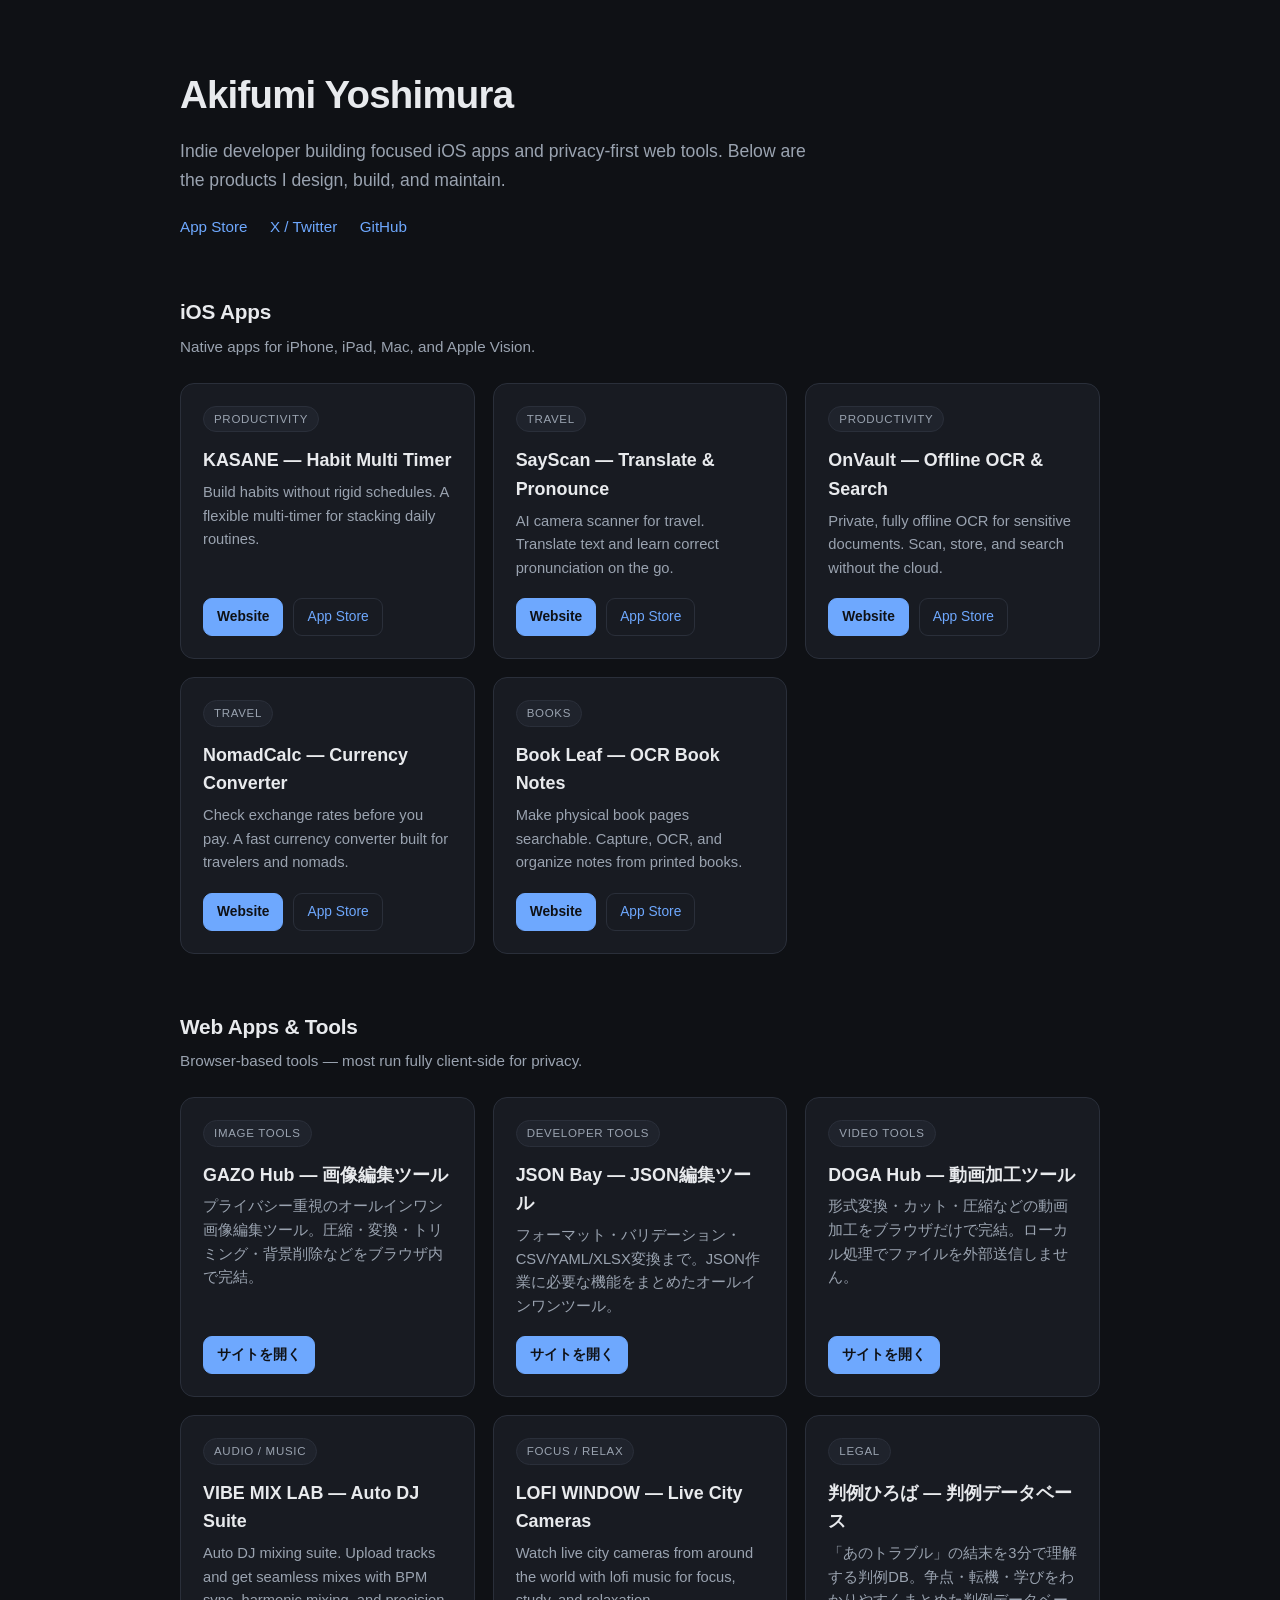
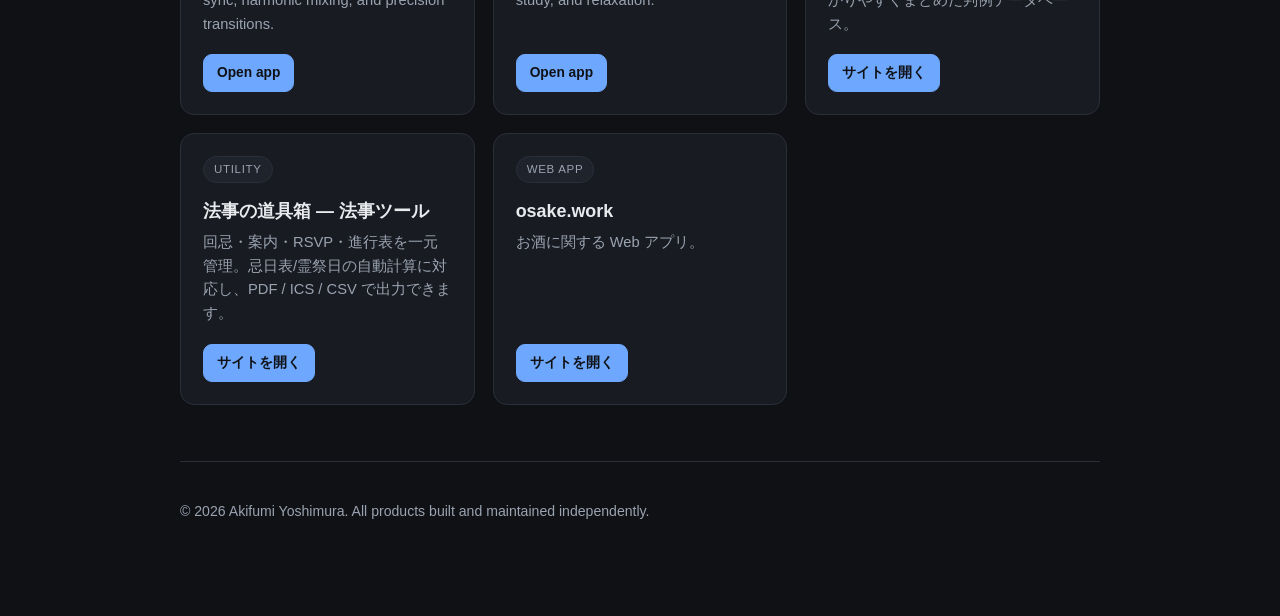
==== index.html @ 31895aaa "fix" ====
<!DOCTYPE html>
<html lang="en">
<head>
  <meta charset="UTF-8">
  <meta name="viewport" content="width=device-width, initial-scale=1.0">
  <title>Akifumi Yoshimura — iOS Apps & Web Tools</title>
  <meta name="description" content="Indie developer Akifumi Yoshimura. iOS apps (KASANE, SayScan, OnVault, NomadCalc, Book Leaf) and privacy-first web tools (GAZO Hub, JSON Bay, DOGA Hub, VIBE MIX LAB, 判例ひろば, 法事の道具箱, LOFI WINDOW).">
  <link rel="canonical" href="https://a-kifumi.github.io/">
  <meta name="author" content="Akifumi Yoshimura">
  <meta name="robots" content="index, follow">
  <meta property="og:type" content="website">
  <meta property="og:title" content="Akifumi Yoshimura — iOS Apps & Web Tools">
  <meta property="og:description" content="iOS apps and privacy-first web tools by indie developer Akifumi Yoshimura.">
  <meta property="og:url" content="https://a-kifumi.github.io/">
  <meta name="twitter:card" content="summary_large_image">
  <meta name="twitter:site" content="@akifumiweb">
  <style>
    :root {
      --bg: #0f1115;
      --surface: #181b22;
      --surface-2: #1f232c;
      --text: #e8eaed;
      --muted: #9aa3b0;
      --accent: #6ea8fe;
      --border: #2a2f3a;
    }
    * { box-sizing: border-box; }
    body {
      font-family: -apple-system, BlinkMacSystemFont, "Segoe UI", Roboto, "Helvetica Neue", Arial, sans-serif;
      margin: 0;
      background: var(--bg);
      color: var(--text);
      line-height: 1.6;
      -webkit-font-smoothing: antialiased;
    }
    .wrap { max-width: 960px; margin: 0 auto; padding: 64px 20px 80px; }
    header.hero { margin-bottom: 56px; }
    .hero h1 { font-size: 2.4rem; margin: 0 0 12px; letter-spacing: -0.02em; }
    .hero p.lead { font-size: 1.1rem; color: var(--muted); margin: 0 0 20px; max-width: 640px; }
    .socials a {
      color: var(--accent); text-decoration: none; font-size: 0.95rem; margin-right: 18px;
    }
    .socials a:hover { text-decoration: underline; }
    section { margin-bottom: 56px; }
    section > h2 {
      font-size: 1.3rem; margin: 0 0 6px; letter-spacing: -0.01em;
    }
    section > p.section-sub { color: var(--muted); margin: 0 0 24px; font-size: 0.95rem; }
    .grid {
      display: grid;
      grid-template-columns: repeat(auto-fill, minmax(280px, 1fr));
      gap: 18px;
    }
    .card {
      background: var(--surface);
      border: 1px solid var(--border);
      border-radius: 14px;
      padding: 22px;
      display: flex;
      flex-direction: column;
      transition: transform 0.15s ease, border-color 0.15s ease, background 0.15s ease;
    }
    .card:hover { transform: translateY(-3px); border-color: var(--accent); background: var(--surface-2); }
    .card .tag {
      display: inline-block; font-size: 0.72rem; text-transform: uppercase; letter-spacing: 0.06em;
      color: var(--muted); background: var(--surface-2); border: 1px solid var(--border);
      padding: 3px 10px; border-radius: 999px; align-self: flex-start; margin-bottom: 14px;
    }
    .card h3 { margin: 0 0 6px; font-size: 1.12rem; }
    .card h3 a { color: var(--text); text-decoration: none; }
    .card h3 a:hover { color: var(--accent); }
    .card p.desc { color: var(--muted); margin: 0 0 18px; font-size: 0.92rem; flex-grow: 1; }
    .card .links { display: flex; flex-wrap: wrap; gap: 10px; }
    .card .links a {
      font-size: 0.86rem; text-decoration: none; color: var(--accent);
      border: 1px solid var(--border); padding: 7px 13px; border-radius: 9px;
      transition: background 0.15s ease, border-color 0.15s ease;
    }
    .card .links a:hover { background: var(--surface-2); border-color: var(--accent); }
    .card .links a.primary { background: var(--accent); color: #0f1115; border-color: var(--accent); font-weight: 600; }
    .card .links a.primary:hover { opacity: 0.9; }
    footer {
      margin-top: 40px; padding-top: 24px; border-top: 1px solid var(--border);
      color: var(--muted); font-size: 0.88rem;
    }
    @media (max-width: 600px) {
      .wrap { padding: 40px 16px 56px; }
      .hero h1 { font-size: 1.9rem; }
    }
  </style>
  <script type="application/ld+json">
  {
    "@context": "https://schema.org",
    "@type": "Person",
    "name": "Akifumi Yoshimura",
    "url": "https://a-kifumi.github.io/",
    "jobTitle": "Indie App & Web Developer",
    "sameAs": [
      "https://apps.apple.com/us/developer/akifumi-yoshimura/id1819749795",
      "https://x.com/akifumiweb",
      "https://github.com/a-kifumi",
      "https://kasane-lp.akifumi.workers.dev/",
      "https://sayscan.mjo.app/",
      "https://onvault.mjo.app/en",
      "https://nomad-calc.mjo.app/",
      "https://bookleaf.mjo.app/",
      "https://mjo.app/",
      "https://jso.app/",
      "https://doga.jso.app/",
      "https://vibe-mix.jso.app/",
      "https://lofi-window.jso.app/",
      "https://hanrei-hiroba.com/",
      "https://houji-tool.mjo.app/",
      "https://osake.work/"
    ]
  }
  </script>
</head>
<body>
  <div class="wrap">
    <header class="hero">
      <h1>Akifumi Yoshimura</h1>
      <p class="lead">Indie developer building focused iOS apps and privacy-first web tools. Below are the products I design, build, and maintain.</p>
      <nav class="socials">
        <a href="https://apps.apple.com/us/developer/akifumi-yoshimura/id1819749795" target="_blank" rel="noopener">App Store</a>
        <a href="https://x.com/akifumiweb" target="_blank" rel="noopener">X / Twitter</a>
        <a href="https://github.com/a-kifumi" target="_blank" rel="noopener">GitHub</a>
      </nav>
    </header>

    <section aria-labelledby="ios-apps">
      <h2 id="ios-apps">iOS Apps</h2>
      <p class="section-sub">Native apps for iPhone, iPad, Mac, and Apple Vision.</p>
      <div class="grid">

        <article class="card">
          <span class="tag">Productivity</span>
          <h3><a href="https://kasane-lp.akifumi.workers.dev/" target="_blank" rel="noopener">KASANE — Habit Multi Timer</a></h3>
          <p class="desc">Build habits without rigid schedules. A flexible multi-timer for stacking daily routines.</p>
          <div class="links">
            <a class="primary" href="https://kasane-lp.akifumi.workers.dev/" target="_blank" rel="noopener">Website</a>
            <a href="https://apps.apple.com/us/app/kasane-habit-multi-timer/id6772861577" target="_blank" rel="noopener">App Store</a>
          </div>
        </article>

        <article class="card">
          <span class="tag">Travel</span>
          <h3><a href="https://sayscan.mjo.app/" target="_blank" rel="noopener">SayScan — Translate &amp; Pronounce</a></h3>
          <p class="desc">AI camera scanner for travel. Translate text and learn correct pronunciation on the go.</p>
          <div class="links">
            <a class="primary" href="https://sayscan.mjo.app/" target="_blank" rel="noopener">Website</a>
            <a href="https://apps.apple.com/us/app/sayscan-translate-pronounce/id6747715474" target="_blank" rel="noopener">App Store</a>
          </div>
        </article>

        <article class="card">
          <span class="tag">Productivity</span>
          <h3><a href="https://onvault.mjo.app/en" target="_blank" rel="noopener">OnVault — Offline OCR &amp; Search</a></h3>
          <p class="desc">Private, fully offline OCR for sensitive documents. Scan, store, and search without the cloud.</p>
          <div class="links">
            <a class="primary" href="https://onvault.mjo.app/en" target="_blank" rel="noopener">Website</a>
            <a href="https://apps.apple.com/us/app/onvault-offline-ocr-search/id6759666838" target="_blank" rel="noopener">App Store</a>
          </div>
        </article>

        <article class="card">
          <span class="tag">Travel</span>
          <h3><a href="https://nomad-calc.mjo.app/" target="_blank" rel="noopener">NomadCalc — Currency Converter</a></h3>
          <p class="desc">Check exchange rates before you pay. A fast currency converter built for travelers and nomads.</p>
          <div class="links">
            <a class="primary" href="https://nomad-calc.mjo.app/" target="_blank" rel="noopener">Website</a>
            <a href="https://apps.apple.com/us/app/nomadcalc-currency-converter/id6758569780" target="_blank" rel="noopener">App Store</a>
          </div>
        </article>

        <article class="card">
          <span class="tag">Books</span>
          <h3><a href="https://bookleaf.mjo.app/" target="_blank" rel="noopener">Book Leaf — OCR Book Notes</a></h3>
          <p class="desc">Make physical book pages searchable. Capture, OCR, and organize notes from printed books.</p>
          <div class="links">
            <a class="primary" href="https://bookleaf.mjo.app/" target="_blank" rel="noopener">Website</a>
            <a href="https://apps.apple.com/us/app/book-leaf-ocr-book-notes/id6747080786" target="_blank" rel="noopener">App Store</a>
          </div>
        </article>

      </div>
    </section>

    <section aria-labelledby="web-tools">
      <h2 id="web-tools">Web Apps &amp; Tools</h2>
      <p class="section-sub">Browser-based tools — most run fully client-side for privacy.</p>
      <div class="grid">

        <article class="card">
          <span class="tag">Image Tools</span>
          <h3><a href="https://mjo.app/" target="_blank" rel="noopener">GAZO Hub — 画像編集ツール</a></h3>
          <p class="desc">プライバシー重視のオールインワン画像編集ツール。圧縮・変換・トリミング・背景削除などをブラウザ内で完結。</p>
          <div class="links">
            <a class="primary" href="https://mjo.app/" target="_blank" rel="noopener">サイトを開く</a>
          </div>
        </article>

        <article class="card">
          <span class="tag">Developer Tools</span>
          <h3><a href="https://jso.app/ja" target="_blank" rel="noopener">JSON Bay — JSON編集ツール</a></h3>
          <p class="desc">フォーマット・バリデーション・CSV/YAML/XLSX変換まで。JSON作業に必要な機能をまとめたオールインワンツール。</p>
          <div class="links">
            <a class="primary" href="https://jso.app/ja" target="_blank" rel="noopener">サイトを開く</a>
          </div>
        </article>

        <article class="card">
          <span class="tag">Video Tools</span>
          <h3><a href="https://doga.jso.app/" target="_blank" rel="noopener">DOGA Hub — 動画加工ツール</a></h3>
          <p class="desc">形式変換・カット・圧縮などの動画加工をブラウザだけで完結。ローカル処理でファイルを外部送信しません。</p>
          <div class="links">
            <a class="primary" href="https://doga.jso.app/" target="_blank" rel="noopener">サイトを開く</a>
          </div>
        </article>

        <article class="card">
          <span class="tag">Audio / Music</span>
          <h3><a href="https://vibe-mix.jso.app/" target="_blank" rel="noopener">VIBE MIX LAB — Auto DJ Suite</a></h3>
          <p class="desc">Auto DJ mixing suite. Upload tracks and get seamless mixes with BPM sync, harmonic mixing, and precision transitions.</p>
          <div class="links">
            <a class="primary" href="https://vibe-mix.jso.app/" target="_blank" rel="noopener">Open app</a>
          </div>
        </article>

        <article class="card">
          <span class="tag">Focus / Relax</span>
          <h3><a href="https://lofi-window.jso.app/" target="_blank" rel="noopener">LOFI WINDOW — Live City Cameras</a></h3>
          <p class="desc">Watch live city cameras from around the world with lofi music for focus, study, and relaxation.</p>
          <div class="links">
            <a class="primary" href="https://lofi-window.jso.app/" target="_blank" rel="noopener">Open app</a>
          </div>
        </article>

        <article class="card">
          <span class="tag">Legal</span>
          <h3><a href="https://hanrei-hiroba.com/" target="_blank" rel="noopener">判例ひろば — 判例データベース</a></h3>
          <p class="desc">「あのトラブル」の結末を3分で理解する判例DB。争点・転機・学びをわかりやすくまとめた判例データベース。</p>
          <div class="links">
            <a class="primary" href="https://hanrei-hiroba.com/" target="_blank" rel="noopener">サイトを開く</a>
          </div>
        </article>

        <article class="card">
          <span class="tag">Utility</span>
          <h3><a href="https://houji-tool.mjo.app/" target="_blank" rel="noopener">法事の道具箱 — 法事ツール</a></h3>
          <p class="desc">回忌・案内・RSVP・進行表を一元管理。忌日表/霊祭日の自動計算に対応し、PDF / ICS / CSV で出力できます。</p>
          <div class="links">
            <a class="primary" href="https://houji-tool.mjo.app/" target="_blank" rel="noopener">サイトを開く</a>
          </div>
        </article>

        <article class="card">
          <span class="tag">Web App</span>
          <h3><a href="https://osake.work/" target="_blank" rel="noopener">osake.work</a></h3>
          <p class="desc">お酒に関する Web アプリ。<!-- TODO: osake.work の正確な説明文に差し替えてくれ（取得失敗のため仮） --></p>
          <div class="links">
            <a class="primary" href="https://osake.work/" target="_blank" rel="noopener">サイトを開く</a>
          </div>
        </article>

      </div>
    </section>

    <footer>
      <p>&copy; 2026 Akifumi Yoshimura. All products built and maintained independently.</p>
    </footer>
  </div>
</body>
</html>
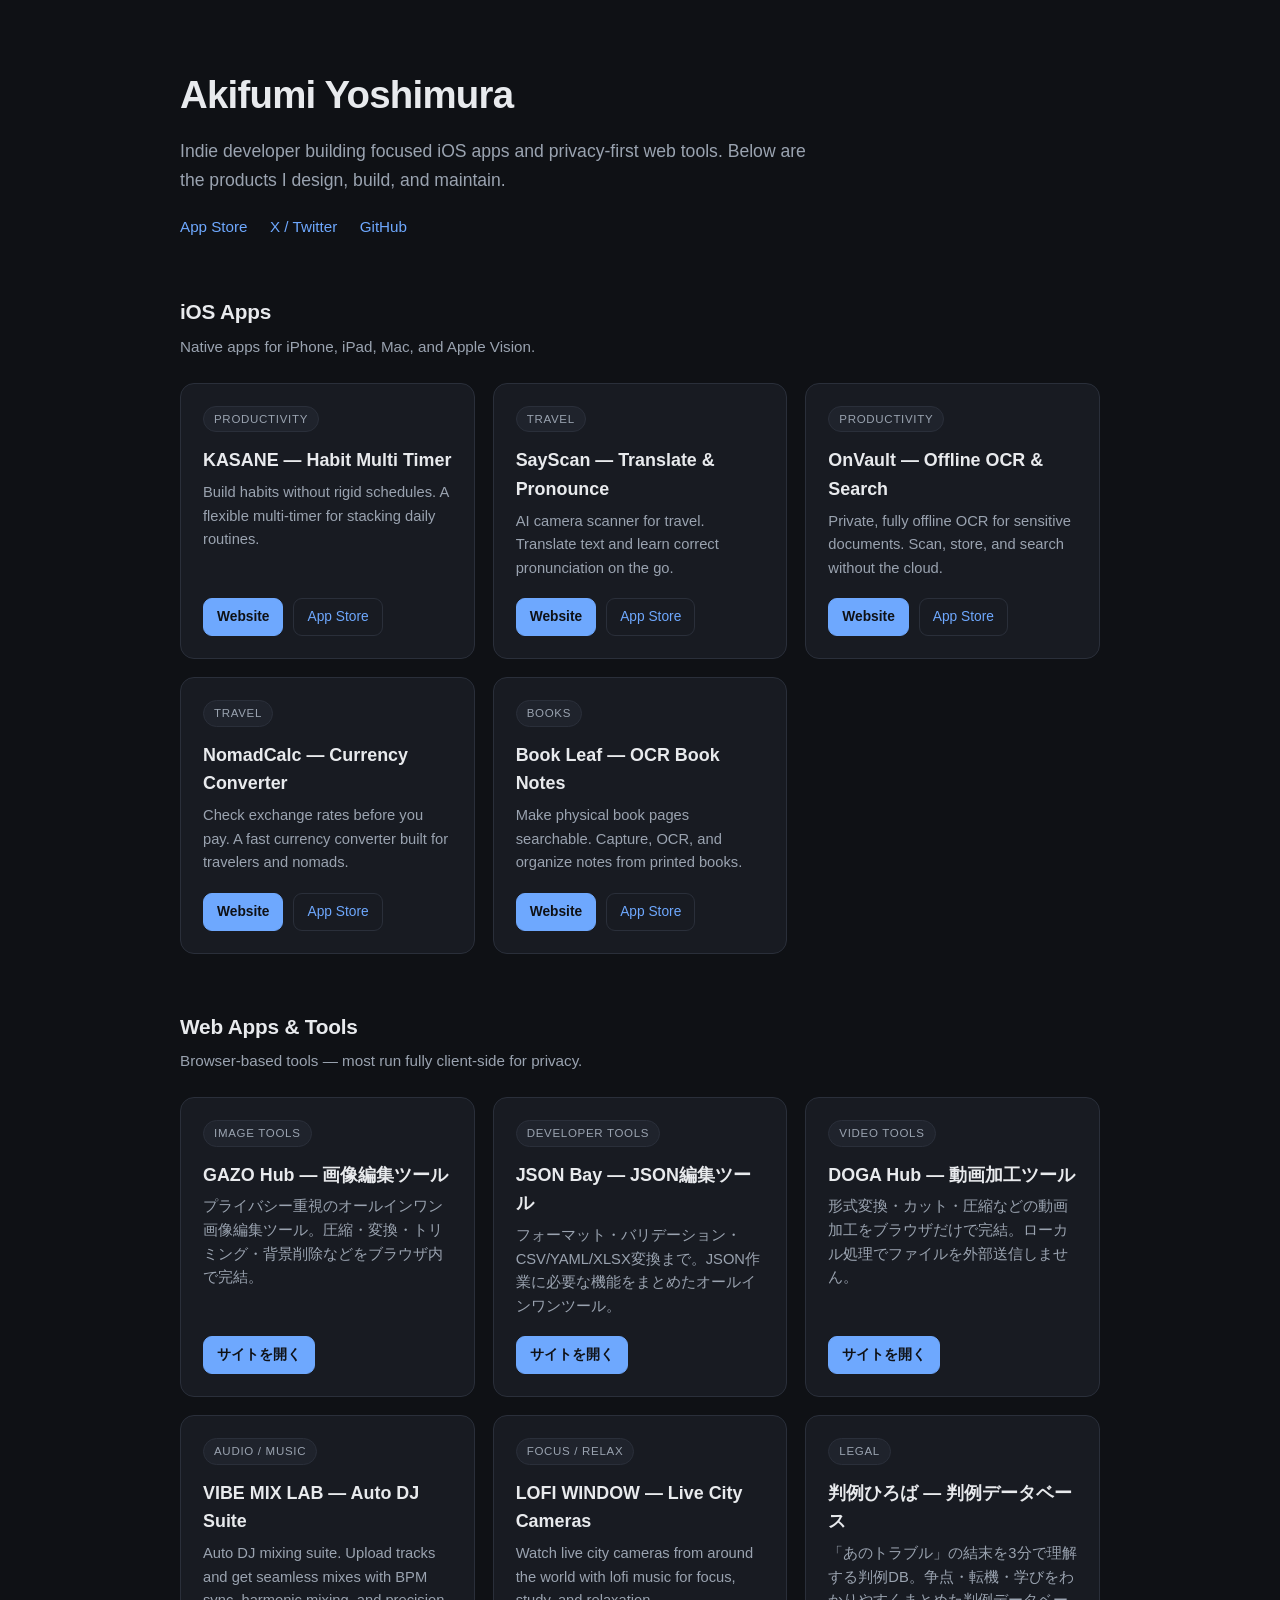
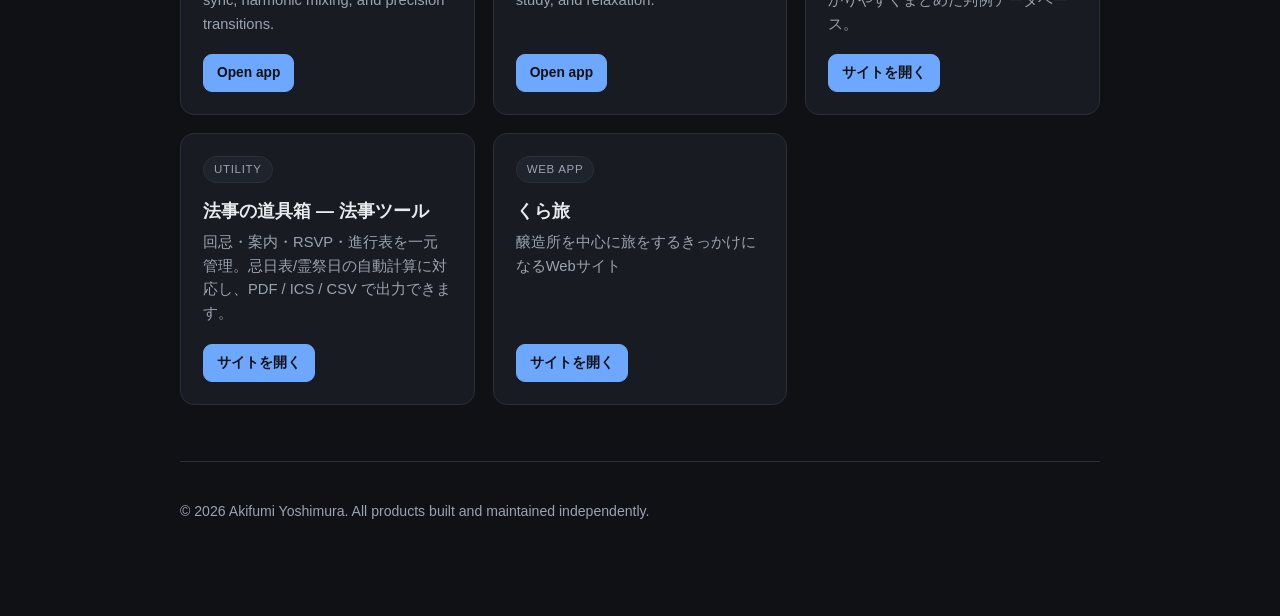
==== commit 629f6b77: "くら旅修正" ====
--- a/index.html
+++ b/index.html
@@ -256,8 +256,8 @@
 
         <article class="card">
           <span class="tag">Web App</span>
-          <h3><a href="https://osake.work/" target="_blank" rel="noopener">osake.work</a></h3>
-          <p class="desc">お酒に関する Web アプリ。<!-- TODO: osake.work の正確な説明文に差し替えてくれ（取得失敗のため仮） --></p>
+          <h3><a href="https://osake.work/" target="_blank" rel="noopener">くら旅</a></h3>
+          <p class="desc">醸造所を中心に旅をするきっかけになるWebサイト</p>
           <div class="links">
             <a class="primary" href="https://osake.work/" target="_blank" rel="noopener">サイトを開く</a>
           </div>
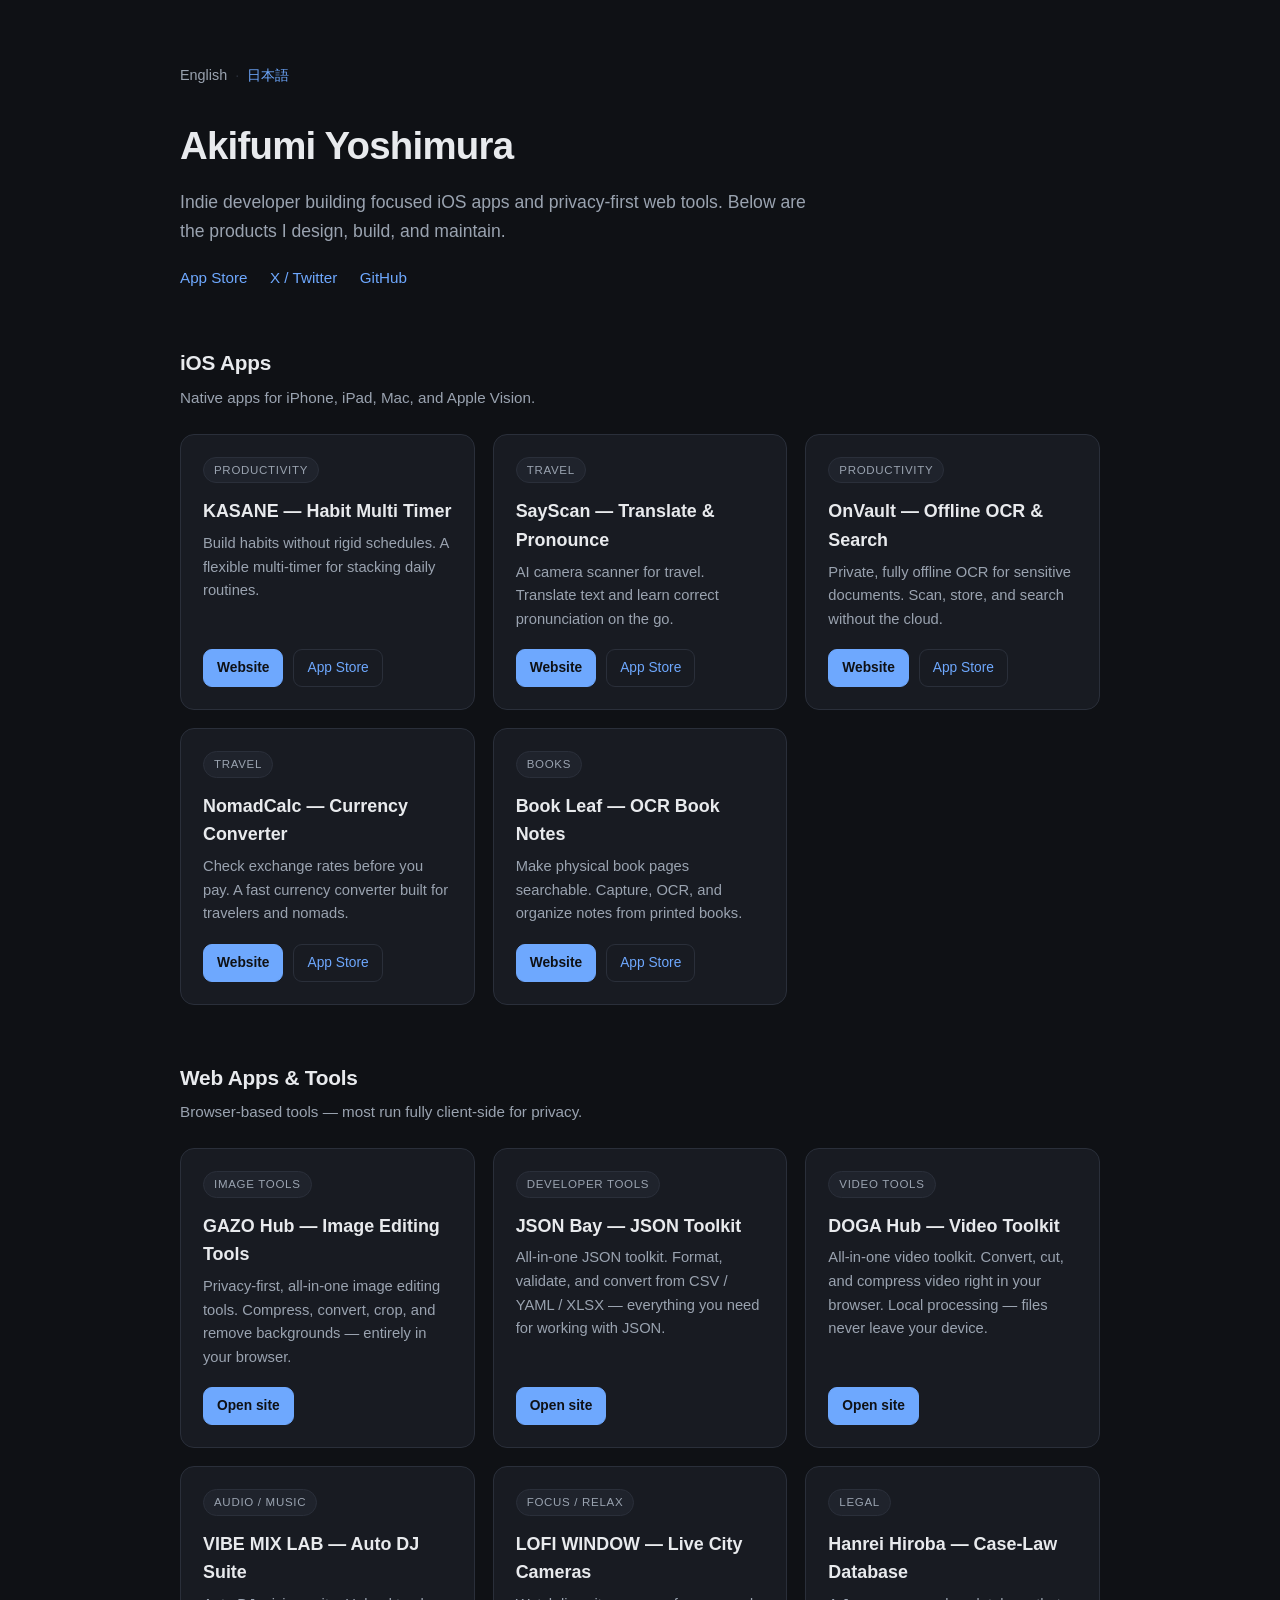
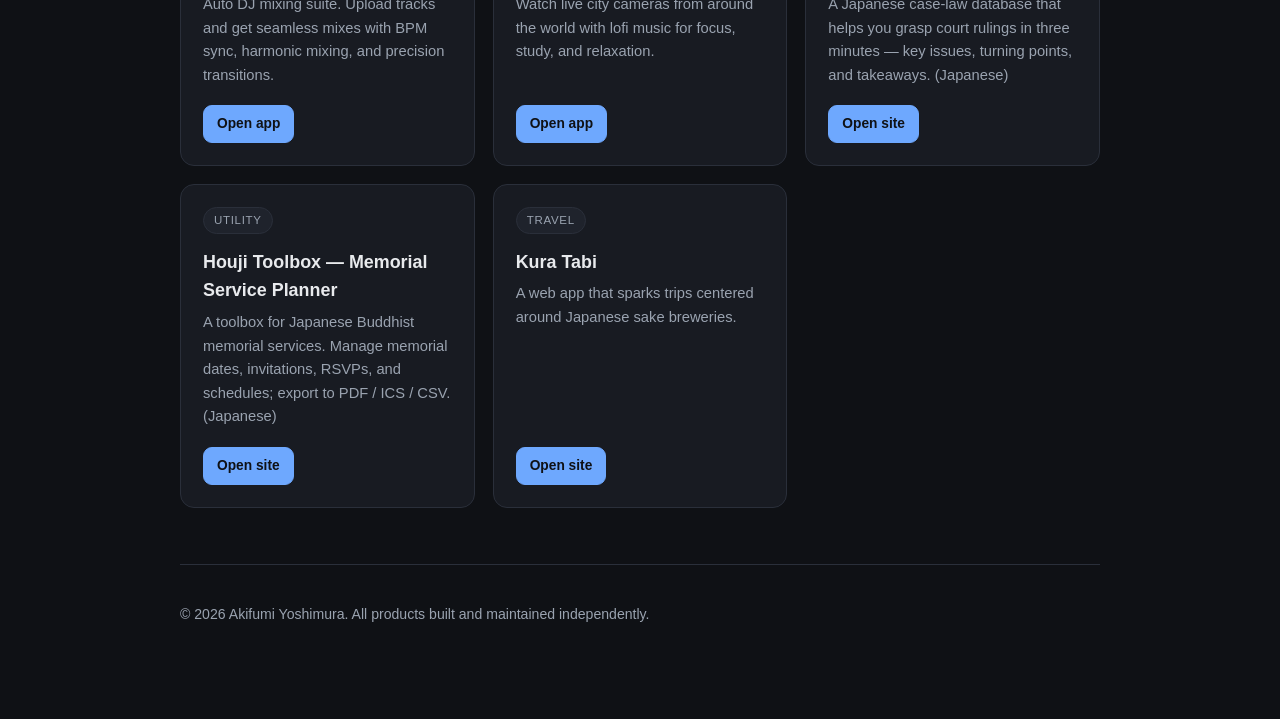
==== commit 6e153628: "日本語追加" ====
--- a/index.html
+++ b/index.html
@@ -4,8 +4,11 @@
   <meta charset="UTF-8">
   <meta name="viewport" content="width=device-width, initial-scale=1.0">
   <title>Akifumi Yoshimura — iOS Apps & Web Tools</title>
-  <meta name="description" content="Indie developer Akifumi Yoshimura. iOS apps (KASANE, SayScan, OnVault, NomadCalc, Book Leaf) and privacy-first web tools (GAZO Hub, JSON Bay, DOGA Hub, VIBE MIX LAB, 判例ひろば, 法事の道具箱, LOFI WINDOW).">
+  <meta name="description" content="Indie developer Akifumi Yoshimura. iOS apps (KASANE, SayScan, OnVault, NomadCalc, Book Leaf) and privacy-first web tools (GAZO Hub, JSON Bay, DOGA Hub, VIBE MIX LAB, LOFI WINDOW, and more).">
   <link rel="canonical" href="https://a-kifumi.github.io/">
+  <link rel="alternate" hreflang="en" href="https://a-kifumi.github.io/">
+  <link rel="alternate" hreflang="ja" href="https://a-kifumi.github.io/ja/">
+  <link rel="alternate" hreflang="x-default" href="https://a-kifumi.github.io/">
   <meta name="author" content="Akifumi Yoshimura">
   <meta name="robots" content="index, follow">
   <meta property="og:type" content="website">
@@ -41,6 +44,11 @@
       color: var(--accent); text-decoration: none; font-size: 0.95rem; margin-right: 18px;
     }
     .socials a:hover { text-decoration: underline; }
+    .langbar { margin-bottom: 28px; font-size: 0.9rem; }
+    .langbar a { color: var(--accent); text-decoration: none; }
+    .langbar a:hover { text-decoration: underline; }
+    .langbar .current { color: var(--muted); }
+    .langbar .sep { color: var(--border); margin: 0 8px; }
     section { margin-bottom: 56px; }
     section > h2 {
       font-size: 1.3rem; margin: 0 0 6px; letter-spacing: -0.01em;
@@ -118,6 +126,9 @@
 </head>
 <body>
   <div class="wrap">
+    <nav class="langbar" aria-label="Language">
+      <span class="current">English</span><span class="sep">·</span><a href="/ja/" hreflang="ja">日本語</a>
+    </nav>
     <header class="hero">
       <h1>Akifumi Yoshimura</h1>
       <p class="lead">Indie developer building focused iOS apps and privacy-first web tools. Below are the products I design, build, and maintain.</p>
@@ -193,28 +204,28 @@
 
         <article class="card">
           <span class="tag">Image Tools</span>
-          <h3><a href="https://mjo.app/" target="_blank" rel="noopener">GAZO Hub — 画像編集ツール</a></h3>
-          <p class="desc">プライバシー重視のオールインワン画像編集ツール。圧縮・変換・トリミング・背景削除などをブラウザ内で完結。</p>
-          <div class="links">
-            <a class="primary" href="https://mjo.app/" target="_blank" rel="noopener">サイトを開く</a>
+          <h3><a href="https://mjo.app/" target="_blank" rel="noopener">GAZO Hub — Image Editing Tools</a></h3>
+          <p class="desc">Privacy-first, all-in-one image editing tools. Compress, convert, crop, and remove backgrounds — entirely in your browser.</p>
+          <div class="links">
+            <a class="primary" href="https://mjo.app/" target="_blank" rel="noopener">Open site</a>
           </div>
         </article>
 
         <article class="card">
           <span class="tag">Developer Tools</span>
-          <h3><a href="https://jso.app/ja" target="_blank" rel="noopener">JSON Bay — JSON編集ツール</a></h3>
-          <p class="desc">フォーマット・バリデーション・CSV/YAML/XLSX変換まで。JSON作業に必要な機能をまとめたオールインワンツール。</p>
-          <div class="links">
-            <a class="primary" href="https://jso.app/ja" target="_blank" rel="noopener">サイトを開く</a>
+          <h3><a href="https://jso.app/" target="_blank" rel="noopener">JSON Bay — JSON Toolkit</a></h3>
+          <p class="desc">All-in-one JSON toolkit. Format, validate, and convert from CSV / YAML / XLSX — everything you need for working with JSON.</p>
+          <div class="links">
+            <a class="primary" href="https://jso.app/" target="_blank" rel="noopener">Open site</a>
           </div>
         </article>
 
         <article class="card">
           <span class="tag">Video Tools</span>
-          <h3><a href="https://doga.jso.app/" target="_blank" rel="noopener">DOGA Hub — 動画加工ツール</a></h3>
-          <p class="desc">形式変換・カット・圧縮などの動画加工をブラウザだけで完結。ローカル処理でファイルを外部送信しません。</p>
-          <div class="links">
-            <a class="primary" href="https://doga.jso.app/" target="_blank" rel="noopener">サイトを開く</a>
+          <h3><a href="https://doga.jso.app/" target="_blank" rel="noopener">DOGA Hub — Video Toolkit</a></h3>
+          <p class="desc">All-in-one video toolkit. Convert, cut, and compress video right in your browser. Local processing — files never leave your device.</p>
+          <div class="links">
+            <a class="primary" href="https://doga.jso.app/" target="_blank" rel="noopener">Open site</a>
           </div>
         </article>
 
@@ -238,28 +249,28 @@
 
         <article class="card">
           <span class="tag">Legal</span>
-          <h3><a href="https://hanrei-hiroba.com/" target="_blank" rel="noopener">判例ひろば — 判例データベース</a></h3>
-          <p class="desc">「あのトラブル」の結末を3分で理解する判例DB。争点・転機・学びをわかりやすくまとめた判例データベース。</p>
-          <div class="links">
-            <a class="primary" href="https://hanrei-hiroba.com/" target="_blank" rel="noopener">サイトを開く</a>
+          <h3><a href="https://hanrei-hiroba.com/" target="_blank" rel="noopener" hreflang="ja">Hanrei Hiroba — Case-Law Database</a></h3>
+          <p class="desc">A Japanese case-law database that helps you grasp court rulings in three minutes — key issues, turning points, and takeaways. (Japanese)</p>
+          <div class="links">
+            <a class="primary" href="https://hanrei-hiroba.com/" target="_blank" rel="noopener" hreflang="ja">Open site</a>
           </div>
         </article>
 
         <article class="card">
           <span class="tag">Utility</span>
-          <h3><a href="https://houji-tool.mjo.app/" target="_blank" rel="noopener">法事の道具箱 — 法事ツール</a></h3>
-          <p class="desc">回忌・案内・RSVP・進行表を一元管理。忌日表/霊祭日の自動計算に対応し、PDF / ICS / CSV で出力できます。</p>
-          <div class="links">
-            <a class="primary" href="https://houji-tool.mjo.app/" target="_blank" rel="noopener">サイトを開く</a>
-          </div>
-        </article>
-
-        <article class="card">
-          <span class="tag">Web App</span>
-          <h3><a href="https://osake.work/" target="_blank" rel="noopener">くら旅</a></h3>
-          <p class="desc">醸造所を中心に旅をするきっかけになるWebサイト</p>
-          <div class="links">
-            <a class="primary" href="https://osake.work/" target="_blank" rel="noopener">サイトを開く</a>
+          <h3><a href="https://houji-tool.mjo.app/" target="_blank" rel="noopener" hreflang="ja">Houji Toolbox — Memorial Service Planner</a></h3>
+          <p class="desc">A toolbox for Japanese Buddhist memorial services. Manage memorial dates, invitations, RSVPs, and schedules; export to PDF / ICS / CSV. (Japanese)</p>
+          <div class="links">
+            <a class="primary" href="https://houji-tool.mjo.app/" target="_blank" rel="noopener" hreflang="ja">Open site</a>
+          </div>
+        </article>
+
+        <article class="card">
+          <span class="tag">Travel</span>
+          <h3><a href="https://osake.work/" target="_blank" rel="noopener">Kura Tabi</a></h3>
+          <p class="desc">A web app that sparks trips centered around Japanese sake breweries.</p>
+          <div class="links">
+            <a class="primary" href="https://osake.work/" target="_blank" rel="noopener">Open site</a>
           </div>
         </article>
 
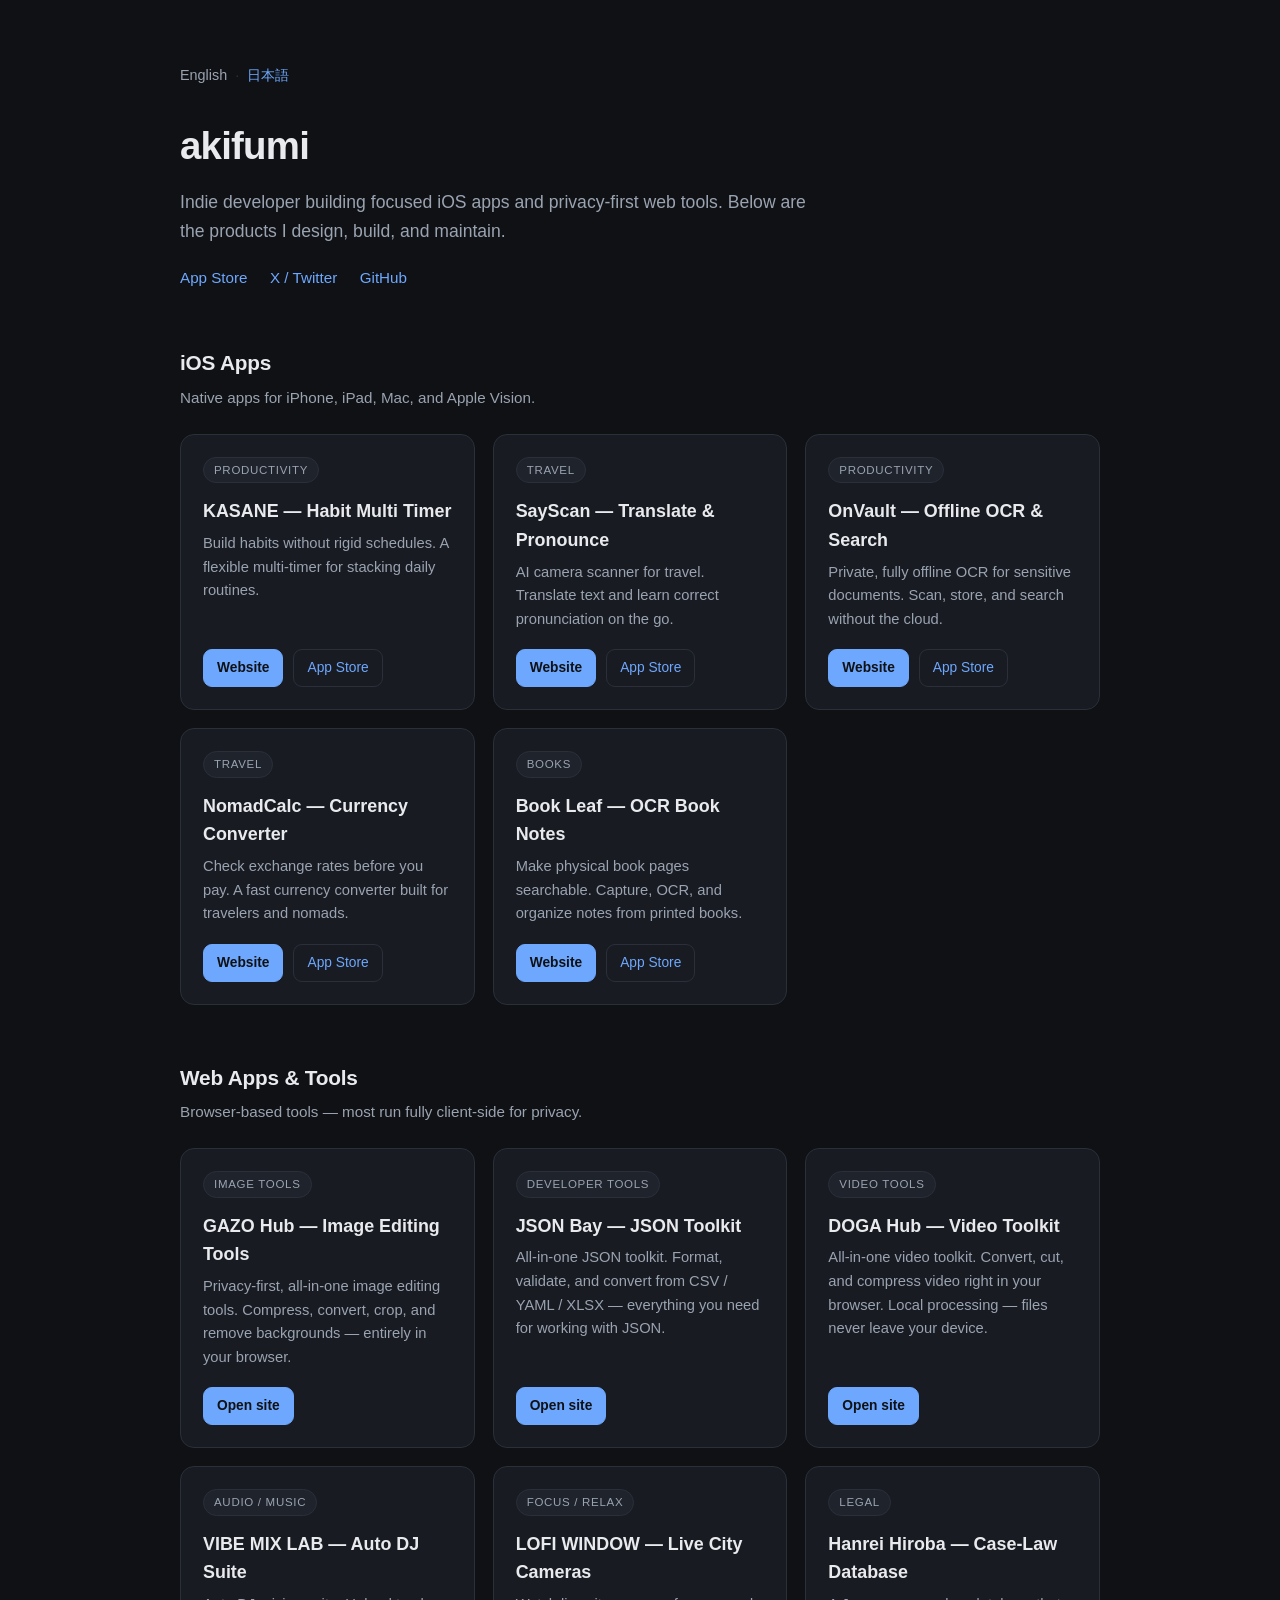
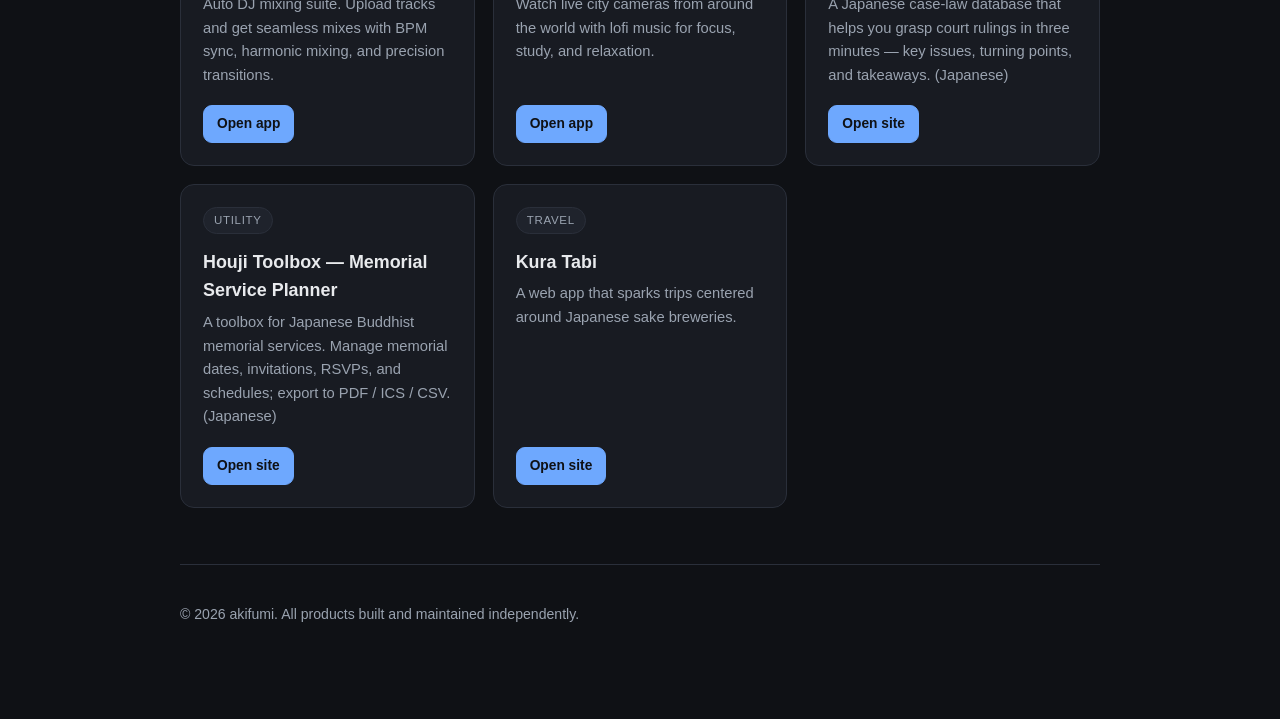
==== commit 30397ef1: "名前表記をakifumiに統一" ====
--- a/index.html
+++ b/index.html
@@ -3,17 +3,17 @@
 <head>
   <meta charset="UTF-8">
   <meta name="viewport" content="width=device-width, initial-scale=1.0">
-  <title>Akifumi Yoshimura — iOS Apps & Web Tools</title>
-  <meta name="description" content="Indie developer Akifumi Yoshimura. iOS apps (KASANE, SayScan, OnVault, NomadCalc, Book Leaf) and privacy-first web tools (GAZO Hub, JSON Bay, DOGA Hub, VIBE MIX LAB, LOFI WINDOW, and more).">
+  <title>akifumi — iOS Apps & Web Tools</title>
+  <meta name="description" content="Indie developer akifumi. iOS apps (KASANE, SayScan, OnVault, NomadCalc, Book Leaf) and privacy-first web tools (GAZO Hub, JSON Bay, DOGA Hub, VIBE MIX LAB, LOFI WINDOW, and more).">
   <link rel="canonical" href="https://a-kifumi.github.io/">
   <link rel="alternate" hreflang="en" href="https://a-kifumi.github.io/">
   <link rel="alternate" hreflang="ja" href="https://a-kifumi.github.io/ja/">
   <link rel="alternate" hreflang="x-default" href="https://a-kifumi.github.io/">
-  <meta name="author" content="Akifumi Yoshimura">
+  <meta name="author" content="akifumi">
   <meta name="robots" content="index, follow">
   <meta property="og:type" content="website">
-  <meta property="og:title" content="Akifumi Yoshimura — iOS Apps & Web Tools">
-  <meta property="og:description" content="iOS apps and privacy-first web tools by indie developer Akifumi Yoshimura.">
+  <meta property="og:title" content="akifumi — iOS Apps & Web Tools">
+  <meta property="og:description" content="iOS apps and privacy-first web tools by indie developer akifumi.">
   <meta property="og:url" content="https://a-kifumi.github.io/">
   <meta name="twitter:card" content="summary_large_image">
   <meta name="twitter:site" content="@akifumiweb">
@@ -100,7 +100,7 @@
   {
     "@context": "https://schema.org",
     "@type": "Person",
-    "name": "Akifumi Yoshimura",
+    "name": "akifumi",
     "url": "https://a-kifumi.github.io/",
     "jobTitle": "Indie App & Web Developer",
     "sameAs": [
@@ -130,7 +130,7 @@
       <span class="current">English</span><span class="sep">·</span><a href="/ja/" hreflang="ja">日本語</a>
     </nav>
     <header class="hero">
-      <h1>Akifumi Yoshimura</h1>
+      <h1>akifumi</h1>
       <p class="lead">Indie developer building focused iOS apps and privacy-first web tools. Below are the products I design, build, and maintain.</p>
       <nav class="socials">
         <a href="https://apps.apple.com/us/developer/akifumi-yoshimura/id1819749795" target="_blank" rel="noopener">App Store</a>
@@ -278,7 +278,7 @@
     </section>
 
     <footer>
-      <p>&copy; 2026 Akifumi Yoshimura. All products built and maintained independently.</p>
+      <p>&copy; 2026 akifumi. All products built and maintained independently.</p>
     </footer>
   </div>
 </body>
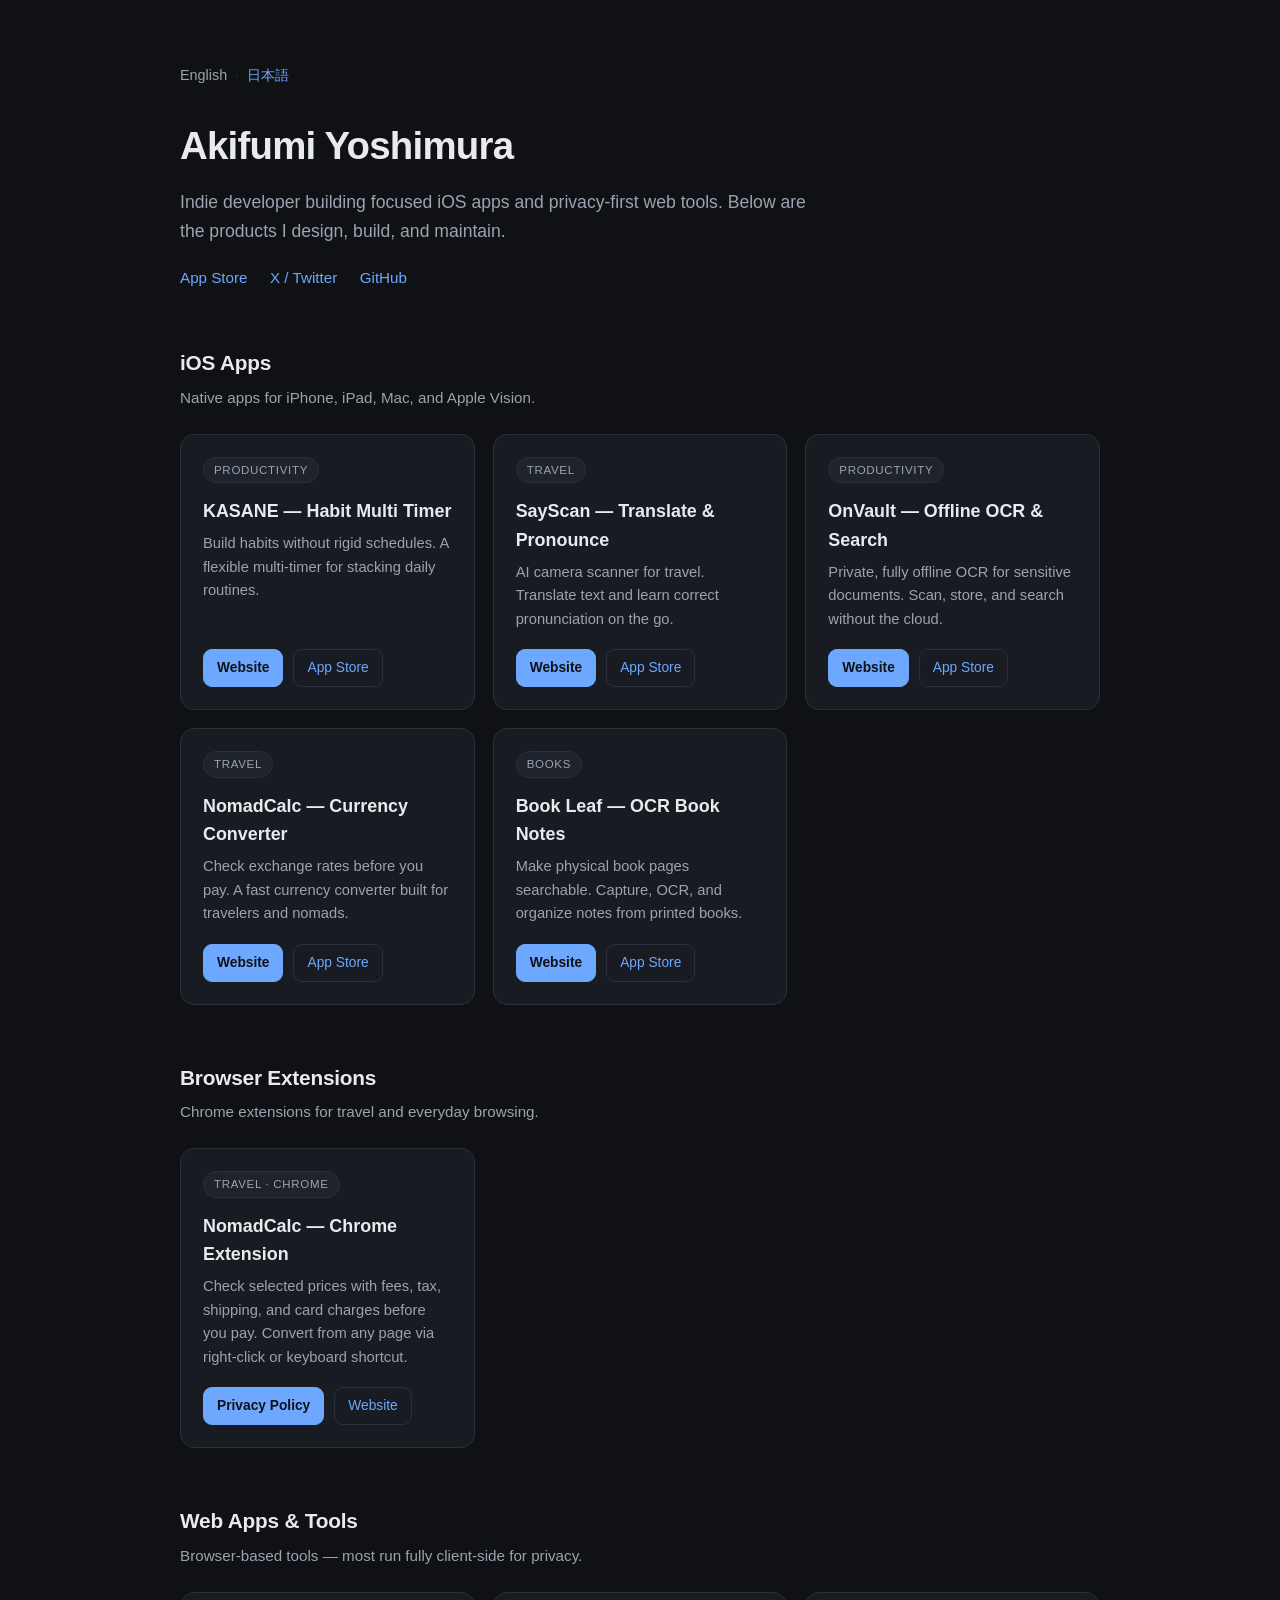
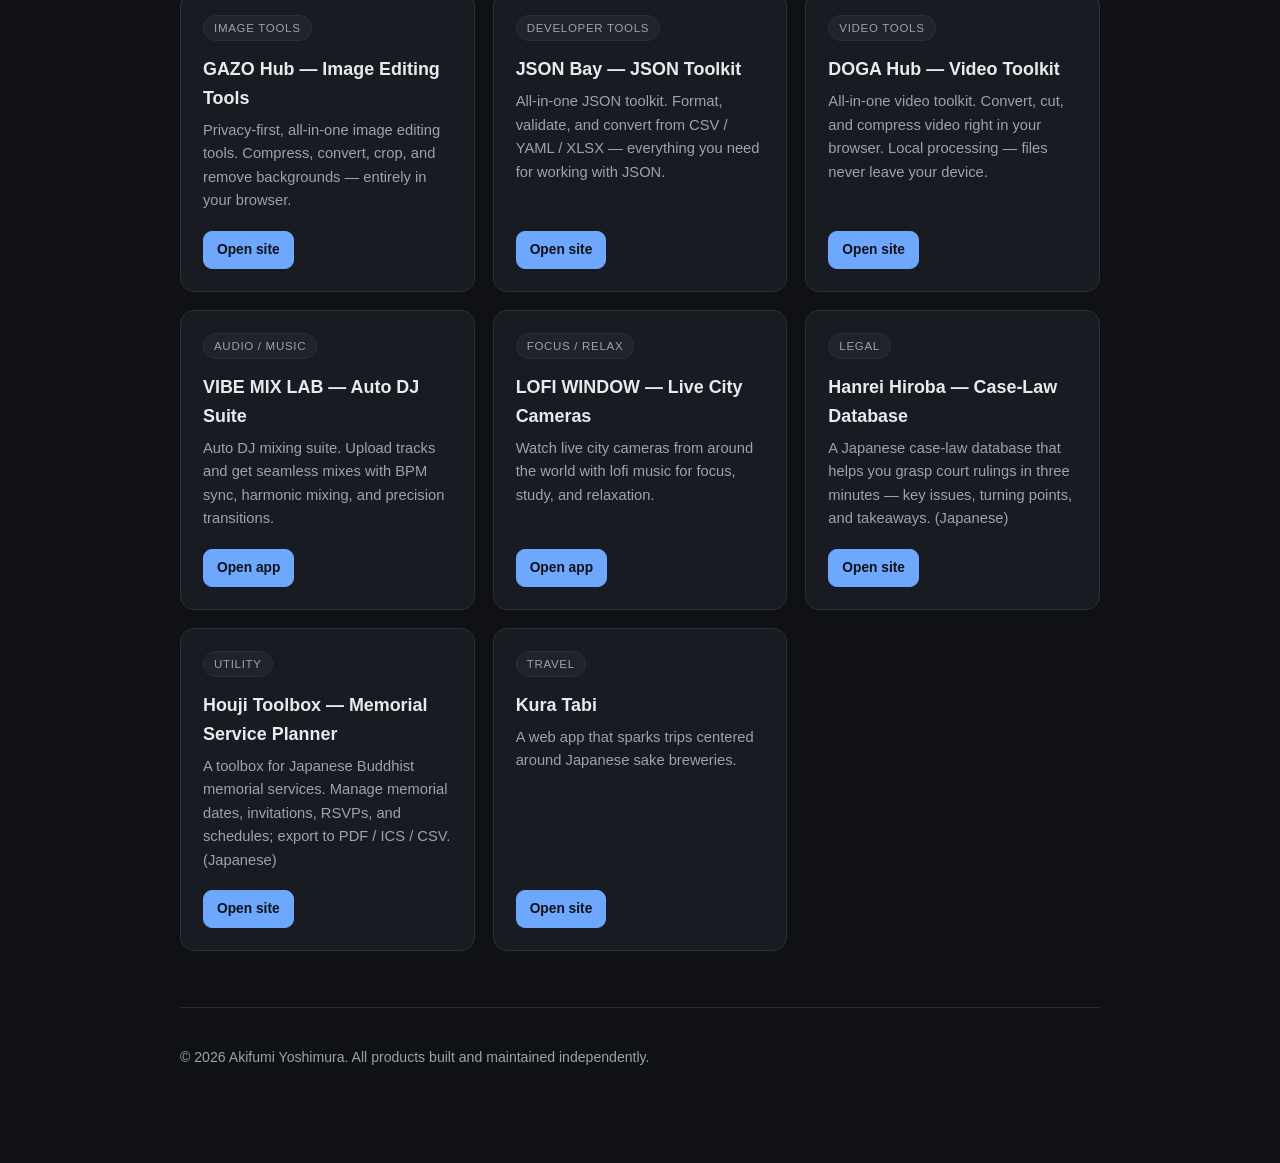
==== commit a98c8954: "nomac calc拡張機能を追加" ====
--- a/index.html
+++ b/index.html
@@ -3,17 +3,17 @@
 <head>
   <meta charset="UTF-8">
   <meta name="viewport" content="width=device-width, initial-scale=1.0">
-  <title>akifumi — iOS Apps & Web Tools</title>
-  <meta name="description" content="Indie developer akifumi. iOS apps (KASANE, SayScan, OnVault, NomadCalc, Book Leaf) and privacy-first web tools (GAZO Hub, JSON Bay, DOGA Hub, VIBE MIX LAB, LOFI WINDOW, and more).">
+  <title>Akifumi Yoshimura — iOS Apps & Web Tools</title>
+  <meta name="description" content="Indie developer Akifumi Yoshimura. iOS apps (KASANE, SayScan, OnVault, NomadCalc, Book Leaf), the NomadCalc Chrome extension, and privacy-first web tools (GAZO Hub, JSON Bay, DOGA Hub, VIBE MIX LAB, LOFI WINDOW, and more).">
   <link rel="canonical" href="https://a-kifumi.github.io/">
   <link rel="alternate" hreflang="en" href="https://a-kifumi.github.io/">
   <link rel="alternate" hreflang="ja" href="https://a-kifumi.github.io/ja/">
   <link rel="alternate" hreflang="x-default" href="https://a-kifumi.github.io/">
-  <meta name="author" content="akifumi">
+  <meta name="author" content="Akifumi Yoshimura">
   <meta name="robots" content="index, follow">
   <meta property="og:type" content="website">
-  <meta property="og:title" content="akifumi — iOS Apps & Web Tools">
-  <meta property="og:description" content="iOS apps and privacy-first web tools by indie developer akifumi.">
+  <meta property="og:title" content="Akifumi Yoshimura — iOS Apps & Web Tools">
+  <meta property="og:description" content="iOS apps and privacy-first web tools by indie developer Akifumi Yoshimura.">
   <meta property="og:url" content="https://a-kifumi.github.io/">
   <meta name="twitter:card" content="summary_large_image">
   <meta name="twitter:site" content="@akifumiweb">
@@ -100,7 +100,7 @@
   {
     "@context": "https://schema.org",
     "@type": "Person",
-    "name": "akifumi",
+    "name": "Akifumi Yoshimura",
     "url": "https://a-kifumi.github.io/",
     "jobTitle": "Indie App & Web Developer",
     "sameAs": [
@@ -111,6 +111,7 @@
       "https://sayscan.mjo.app/",
       "https://onvault.mjo.app/en",
       "https://nomad-calc.mjo.app/",
+      "https://a-kifumi.github.io/nomadcalc-chrome/privacy/",
       "https://bookleaf.mjo.app/",
       "https://mjo.app/",
       "https://jso.app/",
@@ -130,7 +131,7 @@
       <span class="current">English</span><span class="sep">·</span><a href="/ja/" hreflang="ja">日本語</a>
     </nav>
     <header class="hero">
-      <h1>akifumi</h1>
+      <h1>Akifumi Yoshimura</h1>
       <p class="lead">Indie developer building focused iOS apps and privacy-first web tools. Below are the products I design, build, and maintain.</p>
       <nav class="socials">
         <a href="https://apps.apple.com/us/developer/akifumi-yoshimura/id1819749795" target="_blank" rel="noopener">App Store</a>
@@ -197,6 +198,24 @@
       </div>
     </section>
 
+    <section aria-labelledby="browser-extensions">
+      <h2 id="browser-extensions">Browser Extensions</h2>
+      <p class="section-sub">Chrome extensions for travel and everyday browsing.</p>
+      <div class="grid">
+
+        <article class="card">
+          <span class="tag">Travel · Chrome</span>
+          <h3><a href="https://nomad-calc.mjo.app/" target="_blank" rel="noopener">NomadCalc — Chrome Extension</a></h3>
+          <p class="desc">Check selected prices with fees, tax, shipping, and card charges before you pay. Convert from any page via right-click or keyboard shortcut.</p>
+          <div class="links">
+            <a class="primary" href="/nomadcalc-chrome/privacy/">Privacy Policy</a>
+            <a href="https://nomad-calc.mjo.app/" target="_blank" rel="noopener">Website</a>
+          </div>
+        </article>
+
+      </div>
+    </section>
+
     <section aria-labelledby="web-tools">
       <h2 id="web-tools">Web Apps &amp; Tools</h2>
       <p class="section-sub">Browser-based tools — most run fully client-side for privacy.</p>
@@ -278,7 +297,7 @@
     </section>
 
     <footer>
-      <p>&copy; 2026 akifumi. All products built and maintained independently.</p>
+      <p>&copy; 2026 Akifumi Yoshimura. All products built and maintained independently.</p>
     </footer>
   </div>
 </body>
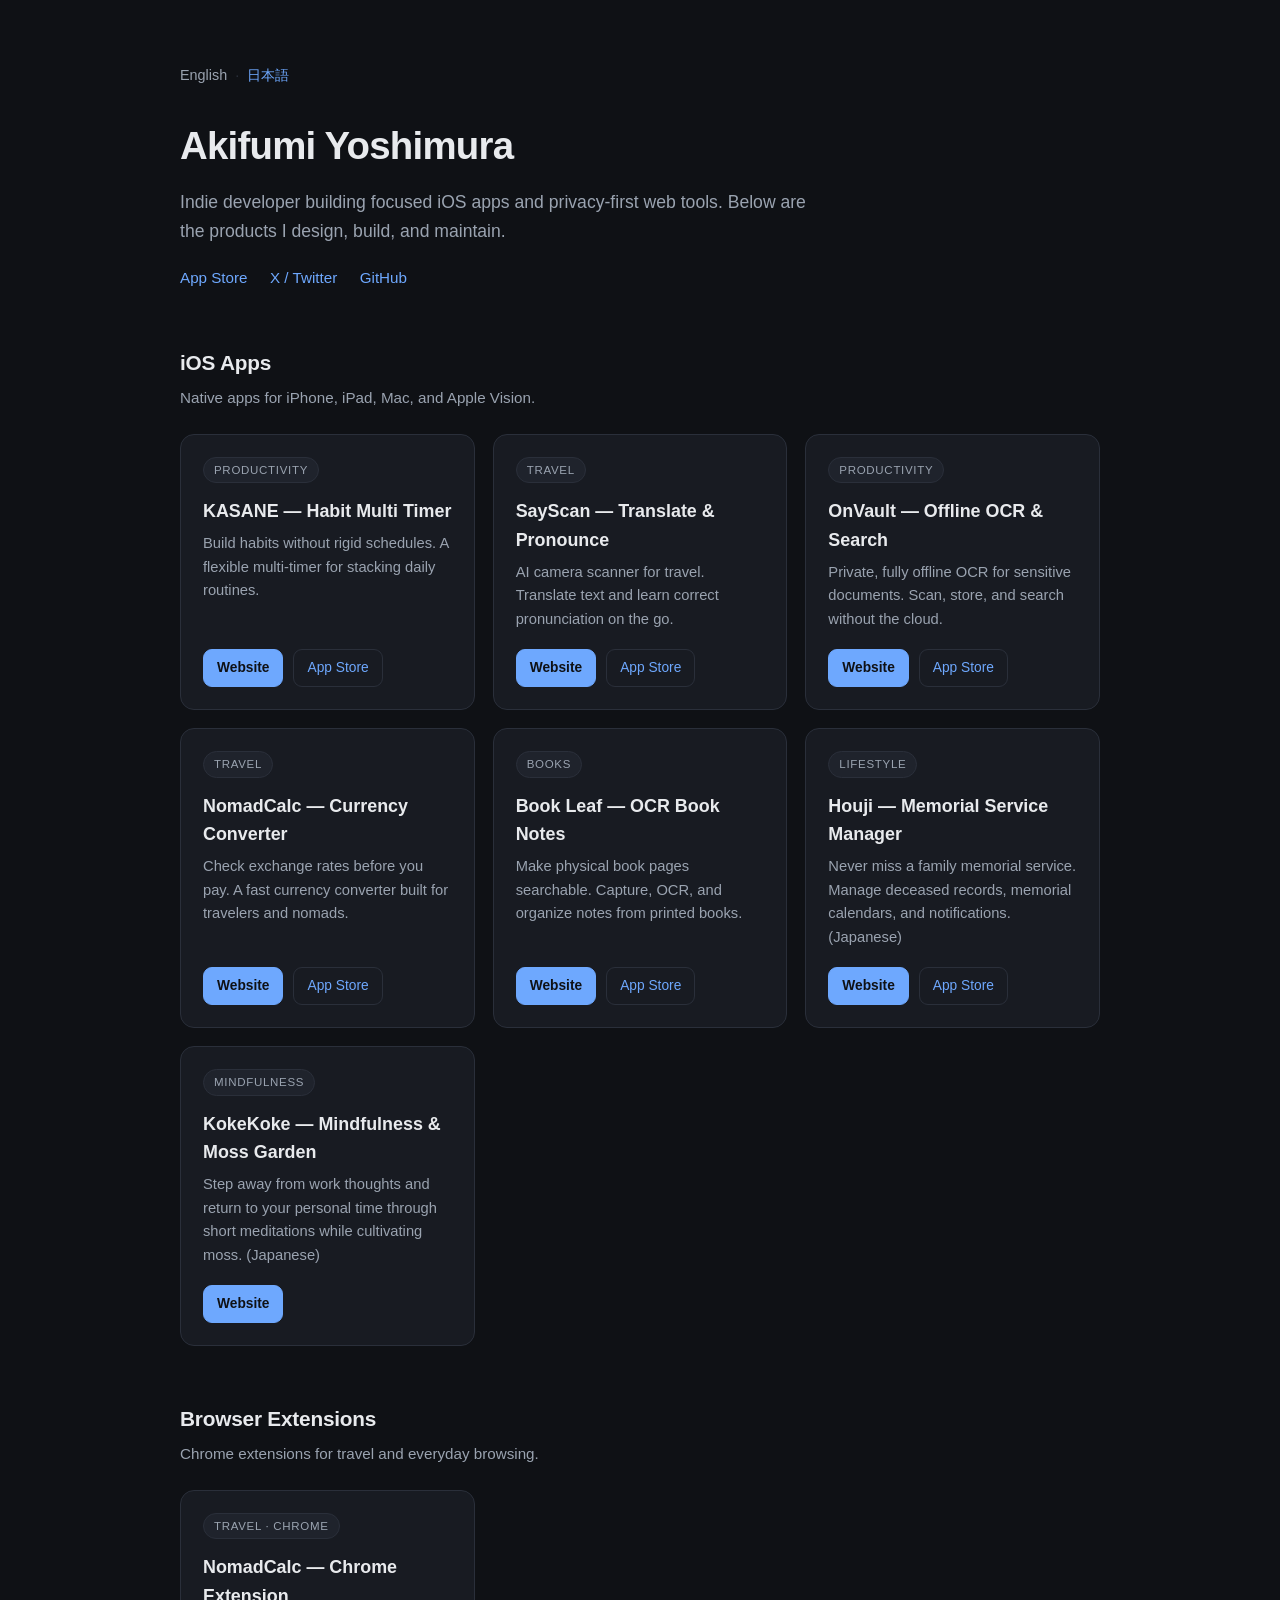
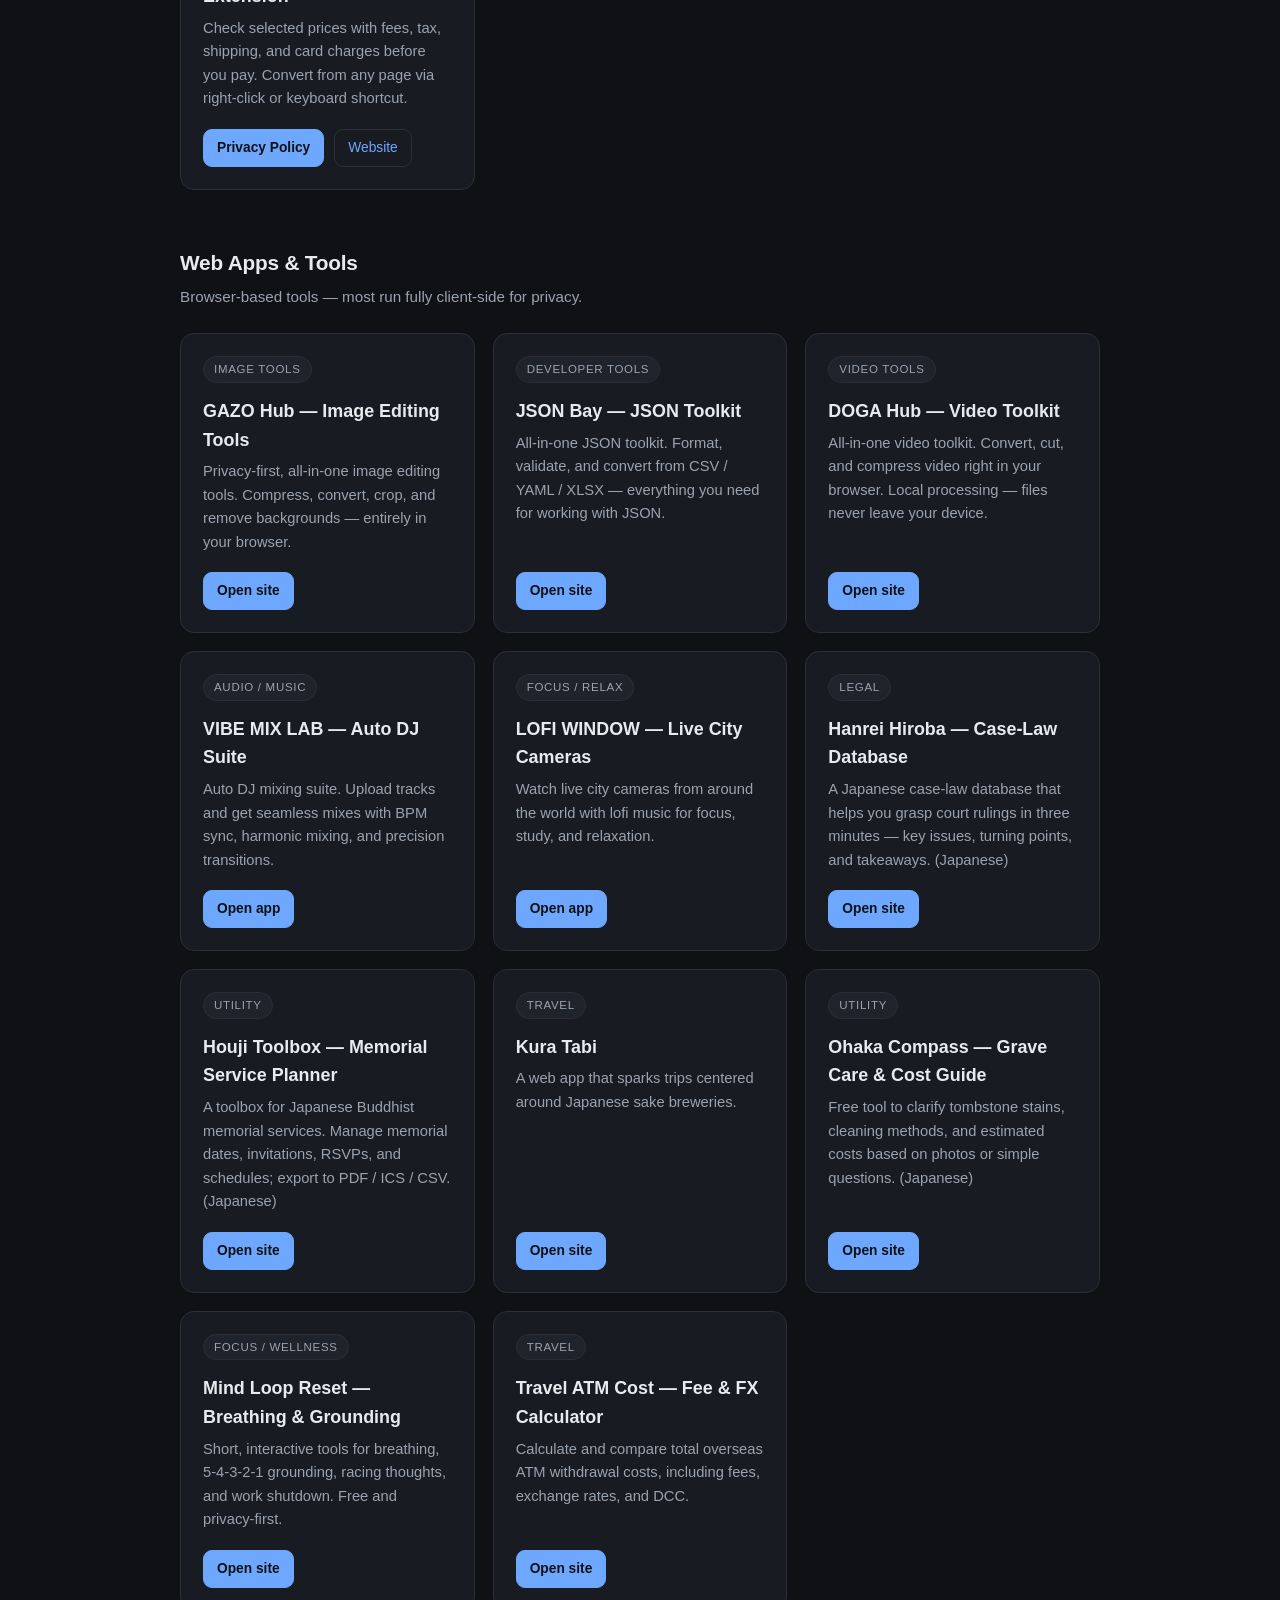
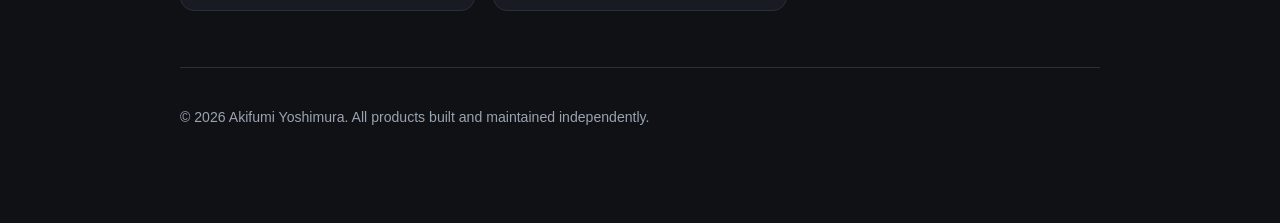
==== commit 52474ebb: "新規サイトとアプリ追加" ====
--- a/index.html
+++ b/index.html
@@ -120,7 +120,12 @@
       "https://lofi-window.jso.app/",
       "https://hanrei-hiroba.com/",
       "https://houji-tool.mjo.app/",
-      "https://osake.work/"
+      "https://osake.work/",
+      "https://ohaka-compass.akifumi.workers.dev/",
+      "https://mind.hhj.app/",
+      "https://travel-atm-cost.jso.app/",
+      "https://houji.mjo.app/",
+      "https://kokekoke.app/support"
     ]
   }
   </script>
@@ -195,6 +200,25 @@
           </div>
         </article>
 
+        <article class="card">
+          <span class="tag">Lifestyle</span>
+          <h3><a href="https://houji.mjo.app/" target="_blank" rel="noopener" hreflang="ja">Houji — Memorial Service Manager</a></h3>
+          <p class="desc">Never miss a family memorial service. Manage deceased records, memorial calendars, and notifications. (Japanese)</p>
+          <div class="links">
+            <a class="primary" href="https://houji.mjo.app/" target="_blank" rel="noopener" hreflang="ja">Website</a>
+            <a href="https://apps.apple.com/us/app/id6751766465" target="_blank" rel="noopener">App Store</a>
+          </div>
+        </article>
+
+        <article class="card">
+          <span class="tag">Mindfulness</span>
+          <h3><a href="https://kokekoke.app/support" target="_blank" rel="noopener" hreflang="ja">KokeKoke — Mindfulness &amp; Moss Garden</a></h3>
+          <p class="desc">Step away from work thoughts and return to your personal time through short meditations while cultivating moss. (Japanese)</p>
+          <div class="links">
+            <a class="primary" href="https://kokekoke.app/support" target="_blank" rel="noopener" hreflang="ja">Website</a>
+          </div>
+        </article>
+
       </div>
     </section>
 
@@ -290,6 +314,33 @@
           <p class="desc">A web app that sparks trips centered around Japanese sake breweries.</p>
           <div class="links">
             <a class="primary" href="https://osake.work/" target="_blank" rel="noopener">Open site</a>
+          </div>
+        </article>
+
+        <article class="card">
+          <span class="tag">Utility</span>
+          <h3><a href="https://ohaka-compass.akifumi.workers.dev/" target="_blank" rel="noopener" hreflang="ja">Ohaka Compass — Grave Care &amp; Cost Guide</a></h3>
+          <p class="desc">Free tool to clarify tombstone stains, cleaning methods, and estimated costs based on photos or simple questions. (Japanese)</p>
+          <div class="links">
+            <a class="primary" href="https://ohaka-compass.akifumi.workers.dev/" target="_blank" rel="noopener" hreflang="ja">Open site</a>
+          </div>
+        </article>
+
+        <article class="card">
+          <span class="tag">Focus / Wellness</span>
+          <h3><a href="https://mind.hhj.app/" target="_blank" rel="noopener">Mind Loop Reset — Breathing &amp; Grounding</a></h3>
+          <p class="desc">Short, interactive tools for breathing, 5-4-3-2-1 grounding, racing thoughts, and work shutdown. Free and privacy-first.</p>
+          <div class="links">
+            <a class="primary" href="https://mind.hhj.app/" target="_blank" rel="noopener">Open site</a>
+          </div>
+        </article>
+
+        <article class="card">
+          <span class="tag">Travel</span>
+          <h3><a href="https://travel-atm-cost.jso.app/en/" target="_blank" rel="noopener">Travel ATM Cost — Fee &amp; FX Calculator</a></h3>
+          <p class="desc">Calculate and compare total overseas ATM withdrawal costs, including fees, exchange rates, and DCC.</p>
+          <div class="links">
+            <a class="primary" href="https://travel-atm-cost.jso.app/en/" target="_blank" rel="noopener">Open site</a>
           </div>
         </article>
 
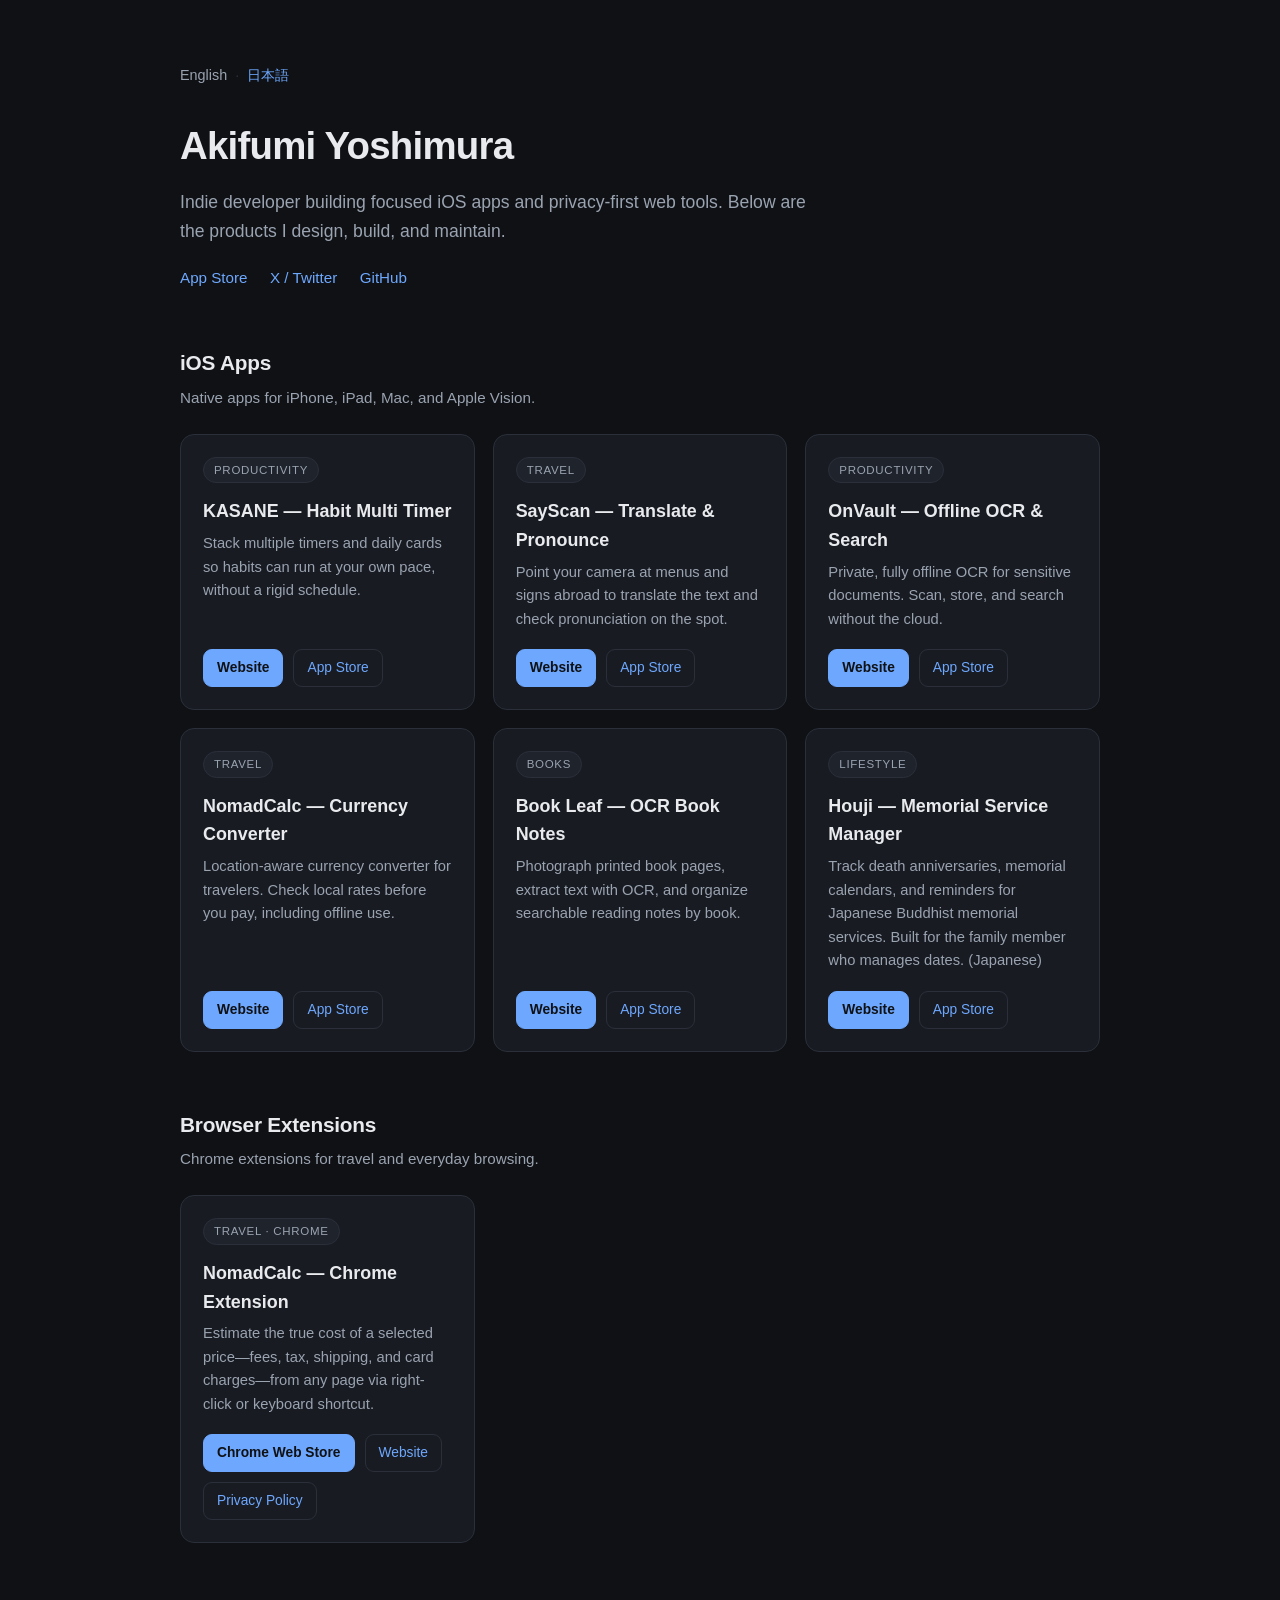
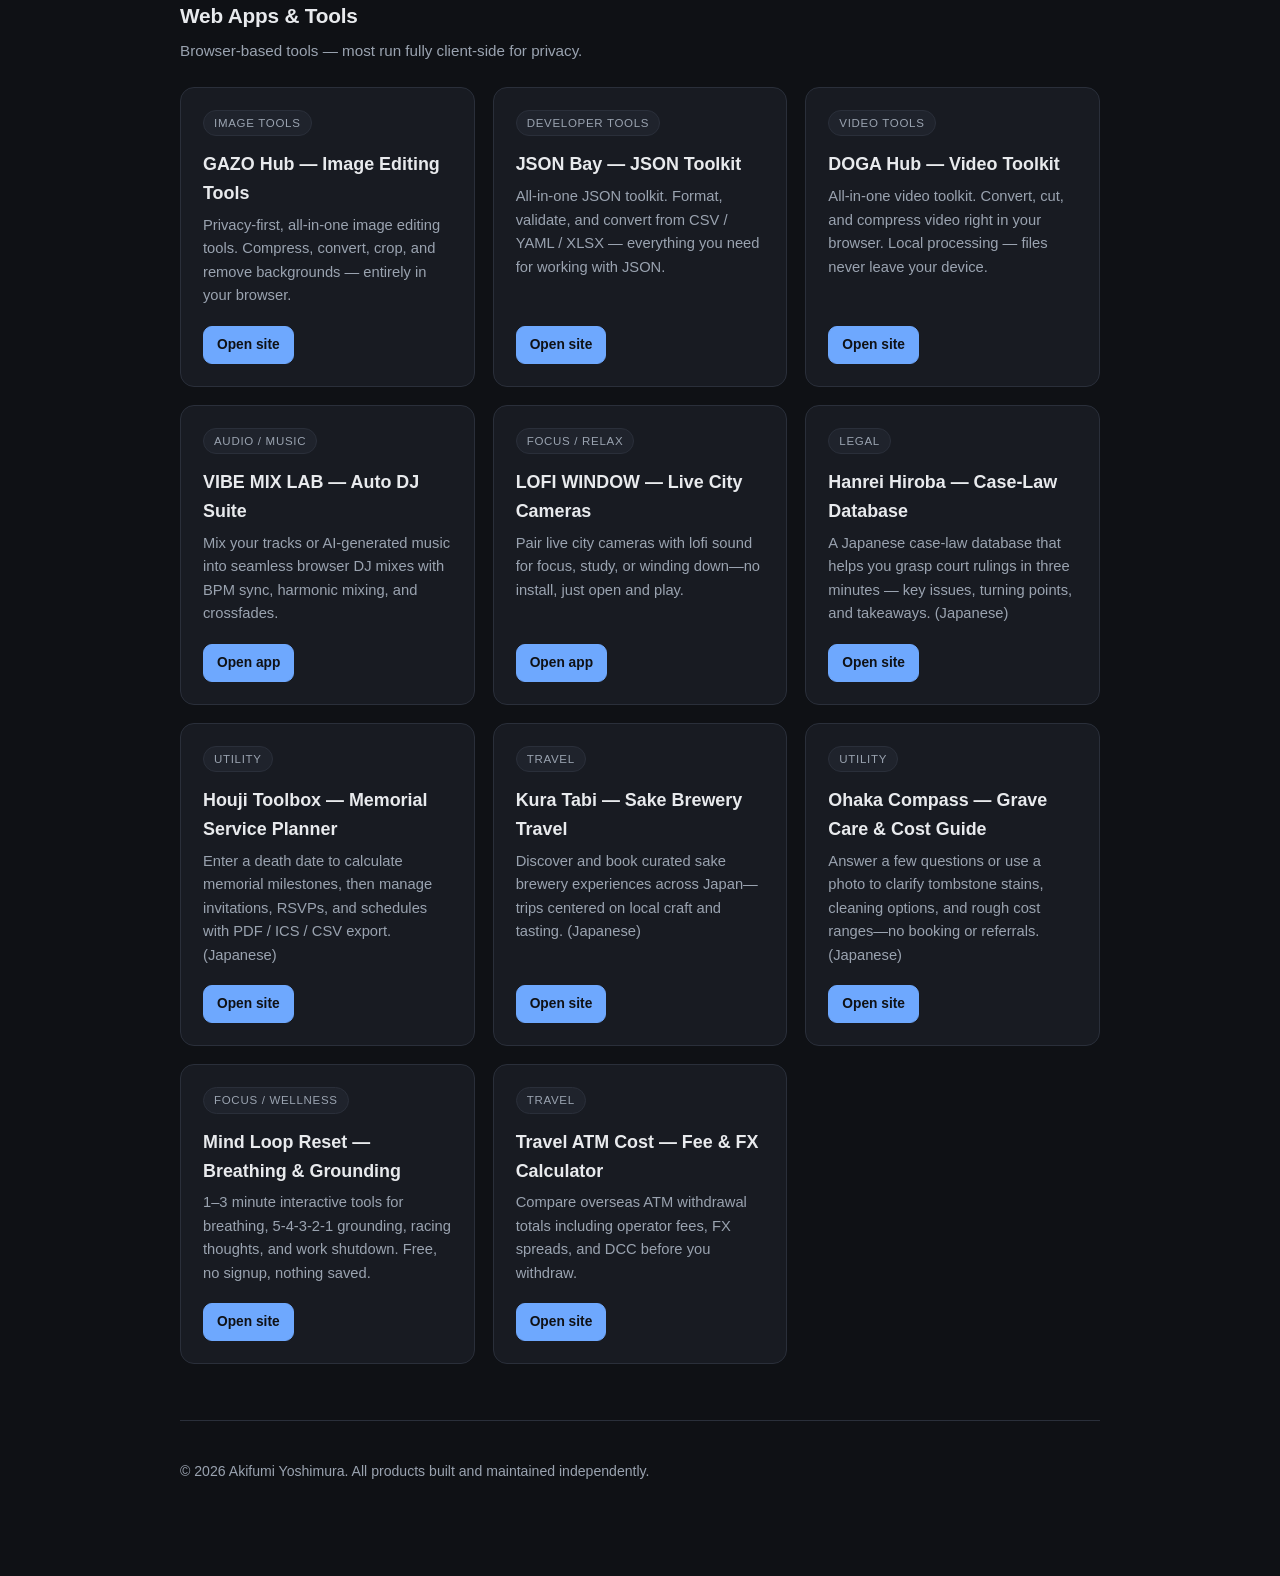
==== commit da703e2b: "ポートフォリオに新規webとアプリ追加" ====
--- a/index.html
+++ b/index.html
@@ -4,7 +4,7 @@
   <meta charset="UTF-8">
   <meta name="viewport" content="width=device-width, initial-scale=1.0">
   <title>Akifumi Yoshimura — iOS Apps & Web Tools</title>
-  <meta name="description" content="Indie developer Akifumi Yoshimura. iOS apps (KASANE, SayScan, OnVault, NomadCalc, Book Leaf), the NomadCalc Chrome extension, and privacy-first web tools (GAZO Hub, JSON Bay, DOGA Hub, VIBE MIX LAB, LOFI WINDOW, and more).">
+  <meta name="description" content="Indie developer Akifumi Yoshimura. iOS apps (KASANE, SayScan, OnVault, NomadCalc, Book Leaf, Houji), the NomadCalc Chrome extension, and privacy-first web tools (GAZO Hub, Mind Loop Reset, Travel ATM Cost, and more).">
   <link rel="canonical" href="https://a-kifumi.github.io/">
   <link rel="alternate" hreflang="en" href="https://a-kifumi.github.io/">
   <link rel="alternate" hreflang="ja" href="https://a-kifumi.github.io/ja/">
@@ -122,10 +122,10 @@
       "https://houji-tool.mjo.app/",
       "https://osake.work/",
       "https://ohaka-compass.akifumi.workers.dev/",
-      "https://mind.hhj.app/",
-      "https://travel-atm-cost.jso.app/",
+      "https://mind.hhj.app/en/",
+      "https://travel-atm-cost.jso.app/en/",
       "https://houji.mjo.app/",
-      "https://kokekoke.app/support"
+      "https://chromewebstore.google.com/detail/jamchabjmbgbopjliapdfmfbalnipldp"
     ]
   }
   </script>
@@ -153,7 +153,7 @@
         <article class="card">
           <span class="tag">Productivity</span>
           <h3><a href="https://kasane-lp.akifumi.workers.dev/" target="_blank" rel="noopener">KASANE — Habit Multi Timer</a></h3>
-          <p class="desc">Build habits without rigid schedules. A flexible multi-timer for stacking daily routines.</p>
+          <p class="desc">Stack multiple timers and daily cards so habits can run at your own pace, without a rigid schedule.</p>
           <div class="links">
             <a class="primary" href="https://kasane-lp.akifumi.workers.dev/" target="_blank" rel="noopener">Website</a>
             <a href="https://apps.apple.com/us/app/kasane-habit-multi-timer/id6772861577" target="_blank" rel="noopener">App Store</a>
@@ -163,7 +163,7 @@
         <article class="card">
           <span class="tag">Travel</span>
           <h3><a href="https://sayscan.mjo.app/" target="_blank" rel="noopener">SayScan — Translate &amp; Pronounce</a></h3>
-          <p class="desc">AI camera scanner for travel. Translate text and learn correct pronunciation on the go.</p>
+          <p class="desc">Point your camera at menus and signs abroad to translate the text and check pronunciation on the spot.</p>
           <div class="links">
             <a class="primary" href="https://sayscan.mjo.app/" target="_blank" rel="noopener">Website</a>
             <a href="https://apps.apple.com/us/app/sayscan-translate-pronounce/id6747715474" target="_blank" rel="noopener">App Store</a>
@@ -183,7 +183,7 @@
         <article class="card">
           <span class="tag">Travel</span>
           <h3><a href="https://nomad-calc.mjo.app/" target="_blank" rel="noopener">NomadCalc — Currency Converter</a></h3>
-          <p class="desc">Check exchange rates before you pay. A fast currency converter built for travelers and nomads.</p>
+          <p class="desc">Location-aware currency converter for travelers. Check local rates before you pay, including offline use.</p>
           <div class="links">
             <a class="primary" href="https://nomad-calc.mjo.app/" target="_blank" rel="noopener">Website</a>
             <a href="https://apps.apple.com/us/app/nomadcalc-currency-converter/id6758569780" target="_blank" rel="noopener">App Store</a>
@@ -193,7 +193,7 @@
         <article class="card">
           <span class="tag">Books</span>
           <h3><a href="https://bookleaf.mjo.app/" target="_blank" rel="noopener">Book Leaf — OCR Book Notes</a></h3>
-          <p class="desc">Make physical book pages searchable. Capture, OCR, and organize notes from printed books.</p>
+          <p class="desc">Photograph printed book pages, extract text with OCR, and organize searchable reading notes by book.</p>
           <div class="links">
             <a class="primary" href="https://bookleaf.mjo.app/" target="_blank" rel="noopener">Website</a>
             <a href="https://apps.apple.com/us/app/book-leaf-ocr-book-notes/id6747080786" target="_blank" rel="noopener">App Store</a>
@@ -203,19 +203,10 @@
         <article class="card">
           <span class="tag">Lifestyle</span>
           <h3><a href="https://houji.mjo.app/" target="_blank" rel="noopener" hreflang="ja">Houji — Memorial Service Manager</a></h3>
-          <p class="desc">Never miss a family memorial service. Manage deceased records, memorial calendars, and notifications. (Japanese)</p>
+          <p class="desc">Track death anniversaries, memorial calendars, and reminders for Japanese Buddhist memorial services. Built for the family member who manages dates. (Japanese)</p>
           <div class="links">
             <a class="primary" href="https://houji.mjo.app/" target="_blank" rel="noopener" hreflang="ja">Website</a>
             <a href="https://apps.apple.com/us/app/id6751766465" target="_blank" rel="noopener">App Store</a>
-          </div>
-        </article>
-
-        <article class="card">
-          <span class="tag">Mindfulness</span>
-          <h3><a href="https://kokekoke.app/support" target="_blank" rel="noopener" hreflang="ja">KokeKoke — Mindfulness &amp; Moss Garden</a></h3>
-          <p class="desc">Step away from work thoughts and return to your personal time through short meditations while cultivating moss. (Japanese)</p>
-          <div class="links">
-            <a class="primary" href="https://kokekoke.app/support" target="_blank" rel="noopener" hreflang="ja">Website</a>
           </div>
         </article>
 
@@ -229,11 +220,12 @@
 
         <article class="card">
           <span class="tag">Travel · Chrome</span>
-          <h3><a href="https://nomad-calc.mjo.app/" target="_blank" rel="noopener">NomadCalc — Chrome Extension</a></h3>
-          <p class="desc">Check selected prices with fees, tax, shipping, and card charges before you pay. Convert from any page via right-click or keyboard shortcut.</p>
-          <div class="links">
-            <a class="primary" href="/nomadcalc-chrome/privacy/">Privacy Policy</a>
+          <h3><a href="https://chromewebstore.google.com/detail/jamchabjmbgbopjliapdfmfbalnipldp" target="_blank" rel="noopener">NomadCalc — Chrome Extension</a></h3>
+          <p class="desc">Estimate the true cost of a selected price—fees, tax, shipping, and card charges—from any page via right-click or keyboard shortcut.</p>
+          <div class="links">
+            <a class="primary" href="https://chromewebstore.google.com/detail/jamchabjmbgbopjliapdfmfbalnipldp" target="_blank" rel="noopener">Chrome Web Store</a>
             <a href="https://nomad-calc.mjo.app/" target="_blank" rel="noopener">Website</a>
+            <a href="/nomadcalc-chrome/privacy/">Privacy Policy</a>
           </div>
         </article>
 
@@ -275,7 +267,7 @@
         <article class="card">
           <span class="tag">Audio / Music</span>
           <h3><a href="https://vibe-mix.jso.app/" target="_blank" rel="noopener">VIBE MIX LAB — Auto DJ Suite</a></h3>
-          <p class="desc">Auto DJ mixing suite. Upload tracks and get seamless mixes with BPM sync, harmonic mixing, and precision transitions.</p>
+          <p class="desc">Mix your tracks or AI-generated music into seamless browser DJ mixes with BPM sync, harmonic mixing, and crossfades.</p>
           <div class="links">
             <a class="primary" href="https://vibe-mix.jso.app/" target="_blank" rel="noopener">Open app</a>
           </div>
@@ -284,7 +276,7 @@
         <article class="card">
           <span class="tag">Focus / Relax</span>
           <h3><a href="https://lofi-window.jso.app/" target="_blank" rel="noopener">LOFI WINDOW — Live City Cameras</a></h3>
-          <p class="desc">Watch live city cameras from around the world with lofi music for focus, study, and relaxation.</p>
+          <p class="desc">Pair live city cameras with lofi sound for focus, study, or winding down—no install, just open and play.</p>
           <div class="links">
             <a class="primary" href="https://lofi-window.jso.app/" target="_blank" rel="noopener">Open app</a>
           </div>
@@ -302,7 +294,7 @@
         <article class="card">
           <span class="tag">Utility</span>
           <h3><a href="https://houji-tool.mjo.app/" target="_blank" rel="noopener" hreflang="ja">Houji Toolbox — Memorial Service Planner</a></h3>
-          <p class="desc">A toolbox for Japanese Buddhist memorial services. Manage memorial dates, invitations, RSVPs, and schedules; export to PDF / ICS / CSV. (Japanese)</p>
+          <p class="desc">Enter a death date to calculate memorial milestones, then manage invitations, RSVPs, and schedules with PDF / ICS / CSV export. (Japanese)</p>
           <div class="links">
             <a class="primary" href="https://houji-tool.mjo.app/" target="_blank" rel="noopener" hreflang="ja">Open site</a>
           </div>
@@ -310,8 +302,8 @@
 
         <article class="card">
           <span class="tag">Travel</span>
-          <h3><a href="https://osake.work/" target="_blank" rel="noopener">Kura Tabi</a></h3>
-          <p class="desc">A web app that sparks trips centered around Japanese sake breweries.</p>
+          <h3><a href="https://osake.work/" target="_blank" rel="noopener" hreflang="ja">Kura Tabi — Sake Brewery Travel</a></h3>
+          <p class="desc">Discover and book curated sake brewery experiences across Japan—trips centered on local craft and tasting. (Japanese)</p>
           <div class="links">
             <a class="primary" href="https://osake.work/" target="_blank" rel="noopener">Open site</a>
           </div>
@@ -320,7 +312,7 @@
         <article class="card">
           <span class="tag">Utility</span>
           <h3><a href="https://ohaka-compass.akifumi.workers.dev/" target="_blank" rel="noopener" hreflang="ja">Ohaka Compass — Grave Care &amp; Cost Guide</a></h3>
-          <p class="desc">Free tool to clarify tombstone stains, cleaning methods, and estimated costs based on photos or simple questions. (Japanese)</p>
+          <p class="desc">Answer a few questions or use a photo to clarify tombstone stains, cleaning options, and rough cost ranges—no booking or referrals. (Japanese)</p>
           <div class="links">
             <a class="primary" href="https://ohaka-compass.akifumi.workers.dev/" target="_blank" rel="noopener" hreflang="ja">Open site</a>
           </div>
@@ -328,17 +320,17 @@
 
         <article class="card">
           <span class="tag">Focus / Wellness</span>
-          <h3><a href="https://mind.hhj.app/" target="_blank" rel="noopener">Mind Loop Reset — Breathing &amp; Grounding</a></h3>
-          <p class="desc">Short, interactive tools for breathing, 5-4-3-2-1 grounding, racing thoughts, and work shutdown. Free and privacy-first.</p>
-          <div class="links">
-            <a class="primary" href="https://mind.hhj.app/" target="_blank" rel="noopener">Open site</a>
+          <h3><a href="https://mind.hhj.app/en/" target="_blank" rel="noopener">Mind Loop Reset — Breathing &amp; Grounding</a></h3>
+          <p class="desc">1–3 minute interactive tools for breathing, 5-4-3-2-1 grounding, racing thoughts, and work shutdown. Free, no signup, nothing saved.</p>
+          <div class="links">
+            <a class="primary" href="https://mind.hhj.app/en/" target="_blank" rel="noopener">Open site</a>
           </div>
         </article>
 
         <article class="card">
           <span class="tag">Travel</span>
           <h3><a href="https://travel-atm-cost.jso.app/en/" target="_blank" rel="noopener">Travel ATM Cost — Fee &amp; FX Calculator</a></h3>
-          <p class="desc">Calculate and compare total overseas ATM withdrawal costs, including fees, exchange rates, and DCC.</p>
+          <p class="desc">Compare overseas ATM withdrawal totals including operator fees, FX spreads, and DCC before you withdraw.</p>
           <div class="links">
             <a class="primary" href="https://travel-atm-cost.jso.app/en/" target="_blank" rel="noopener">Open site</a>
           </div>
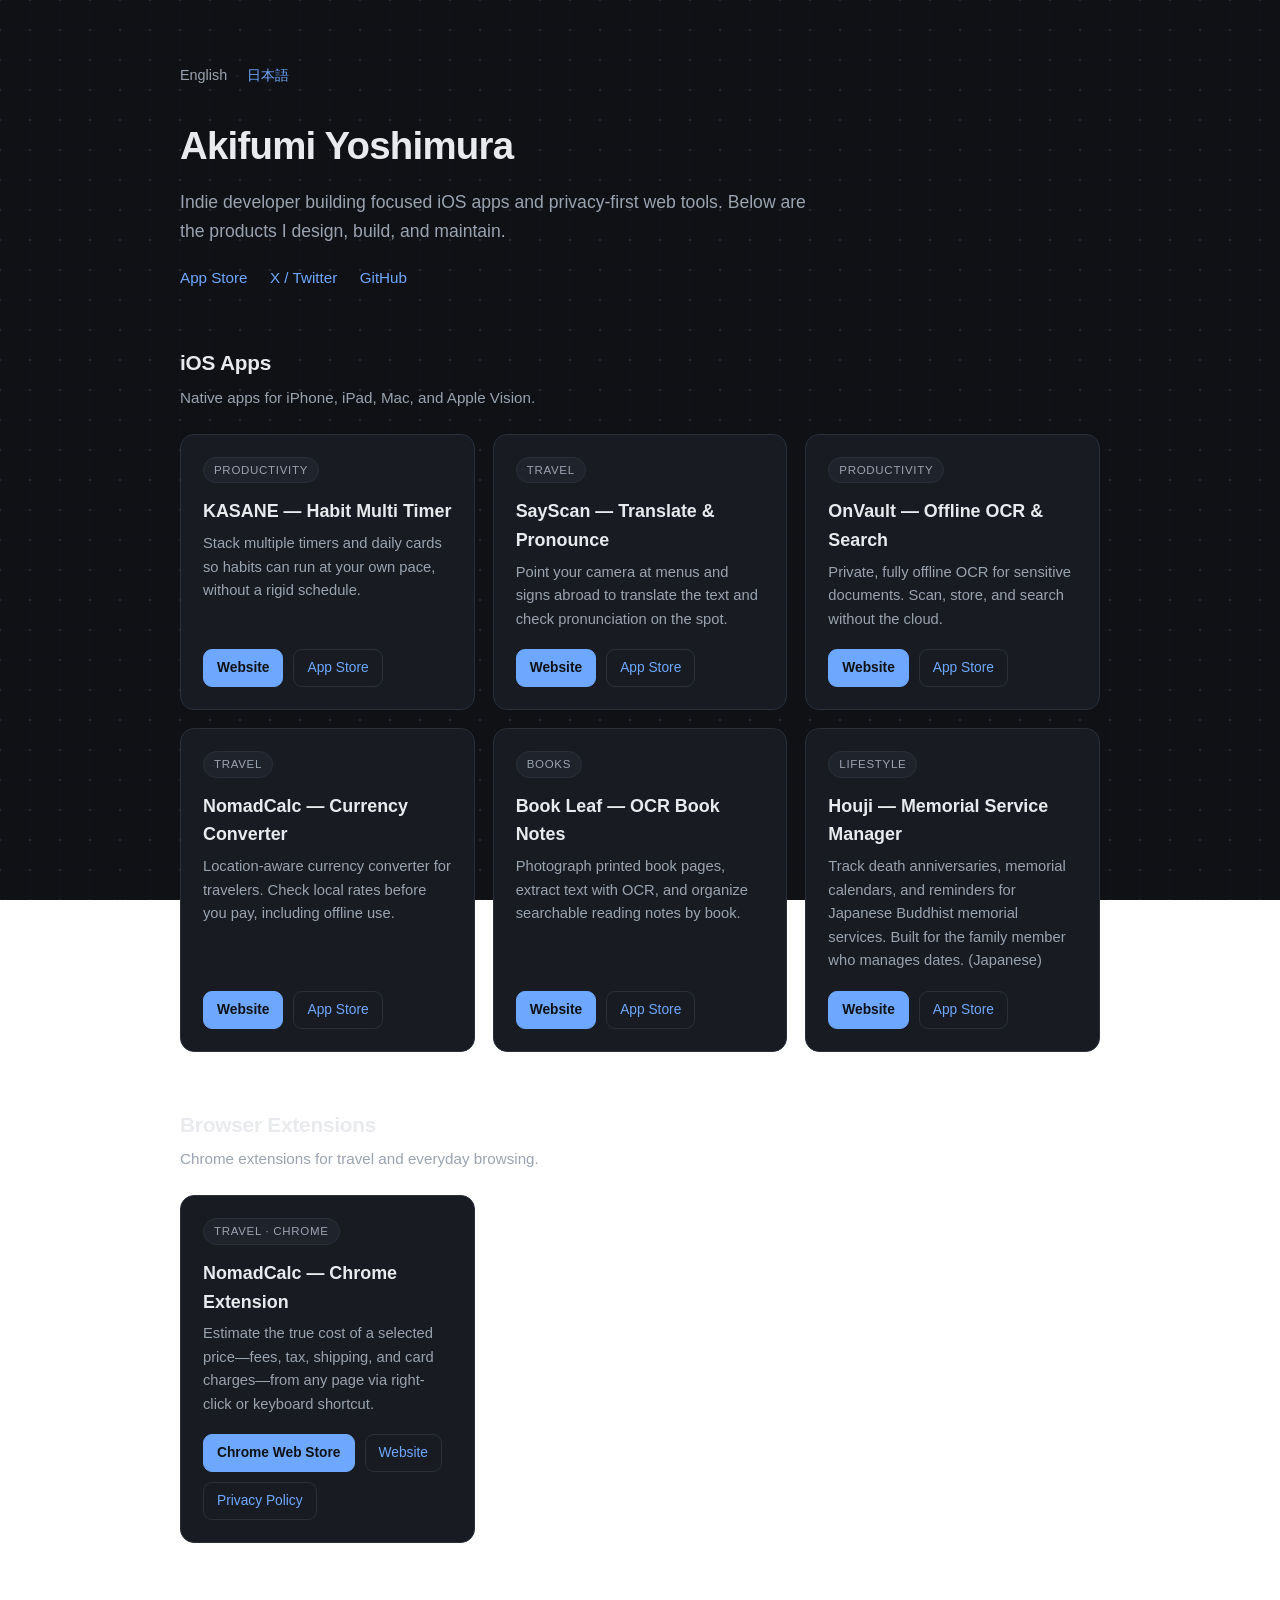
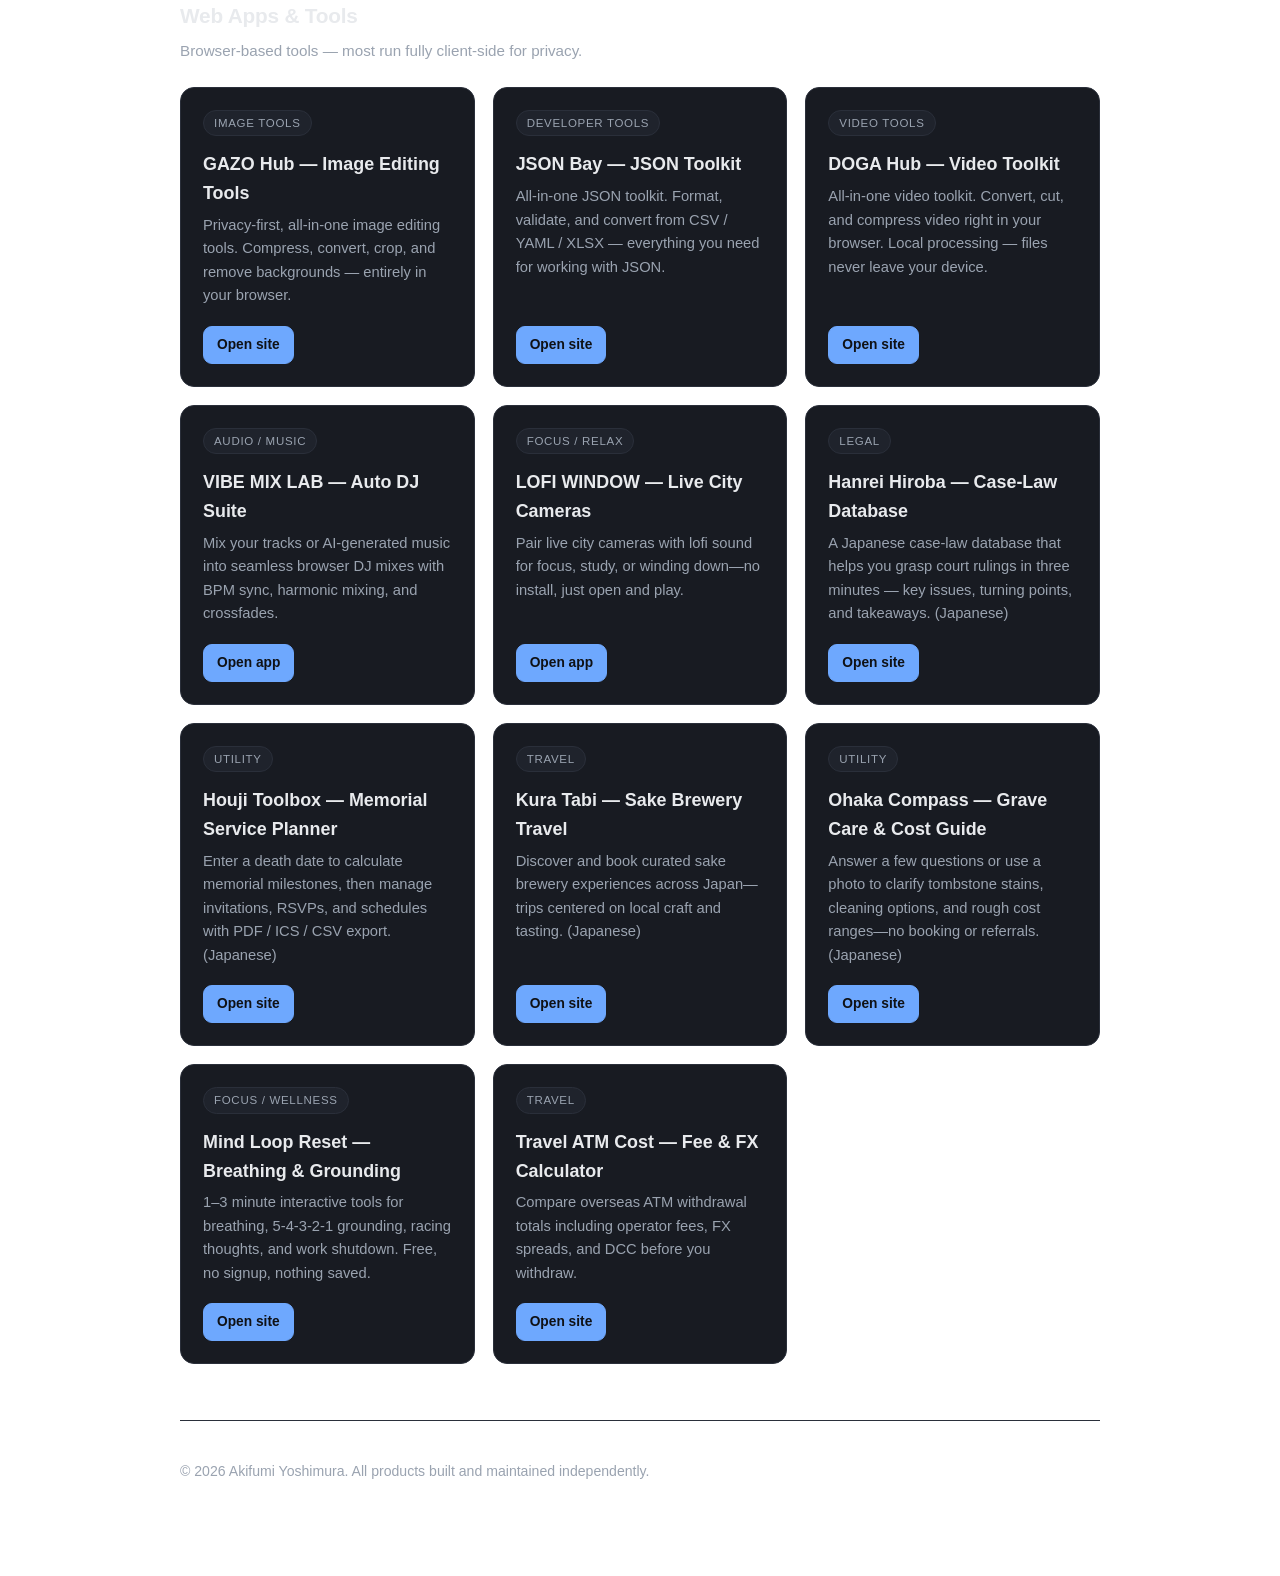
==== commit d305e20a: "マウスがついてくるアニメーション" ====
--- a/index.html
+++ b/index.html
@@ -31,7 +31,7 @@
     body {
       font-family: -apple-system, BlinkMacSystemFont, "Segoe UI", Roboto, "Helvetica Neue", Arial, sans-serif;
       margin: 0;
-      background: var(--bg);
+      background: transparent;
       color: var(--text);
       line-height: 1.6;
       -webkit-font-smoothing: antialiased;
@@ -96,6 +96,7 @@
       .hero h1 { font-size: 1.9rem; }
     }
   </style>
+  <link rel="stylesheet" href="/css/kinetic-grid.css">
   <script type="application/ld+json">
   {
     "@context": "https://schema.org",
@@ -131,6 +132,7 @@
   </script>
 </head>
 <body>
+  <div id="kinetic-grid"></div>
   <div class="wrap">
     <nav class="langbar" aria-label="Language">
       <span class="current">English</span><span class="sep">·</span><a href="/ja/" hreflang="ja">日本語</a>
@@ -343,5 +345,6 @@
       <p>&copy; 2026 Akifumi Yoshimura. All products built and maintained independently.</p>
     </footer>
   </div>
+  <script src="/js/kinetic-grid.js" defer></script>
 </body>
 </html>
--- a/css/kinetic-grid.css
+++ b/css/kinetic-grid.css
@@ -0,0 +1,22 @@
+#kinetic-grid {
+  position: fixed;
+  inset: 0;
+  width: 100vw;
+  height: 100vh;
+  z-index: -1;
+  pointer-events: auto;
+  overflow: hidden;
+  background: #0f1115;
+}
+
+#kinetic-grid canvas {
+  position: absolute;
+  inset: 0;
+  width: 100%;
+  height: 100%;
+  pointer-events: none;
+}
+
+@media (prefers-reduced-motion: reduce) {
+  #kinetic-grid { display: none; }
+}
